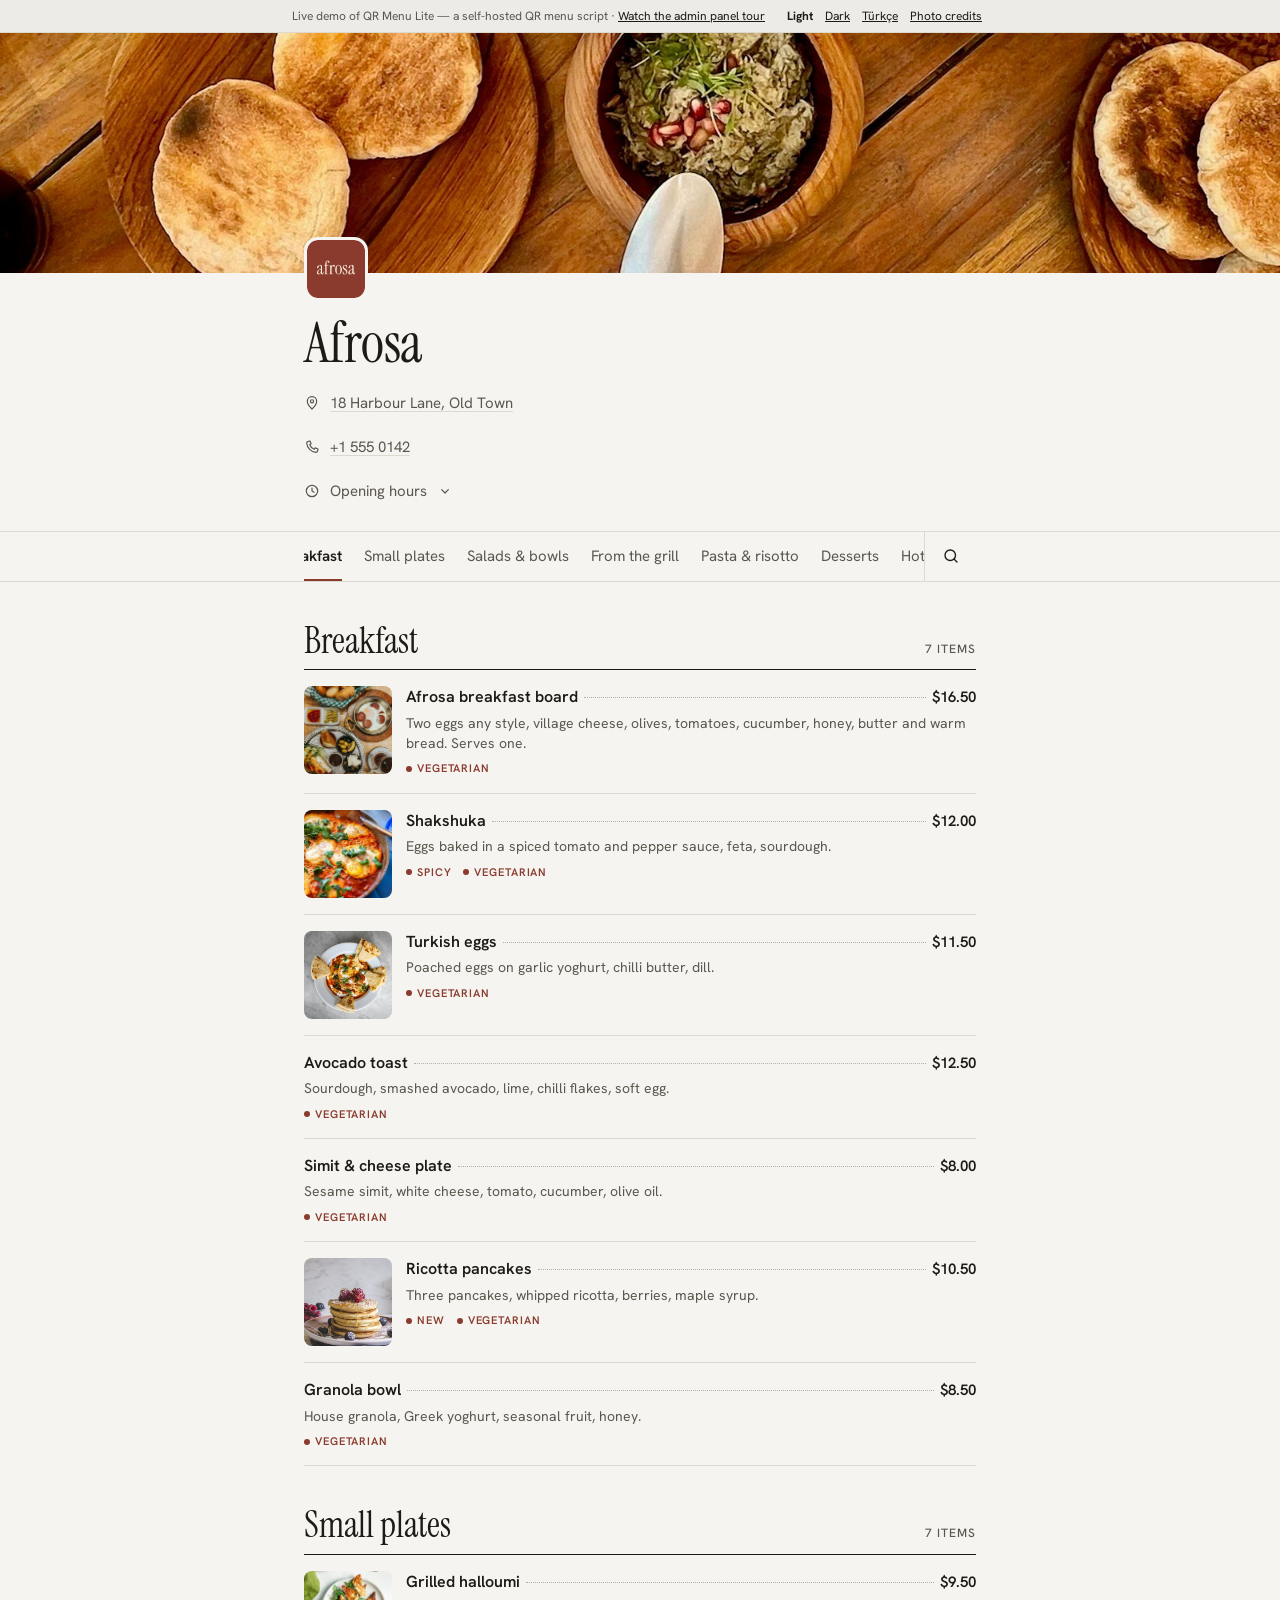
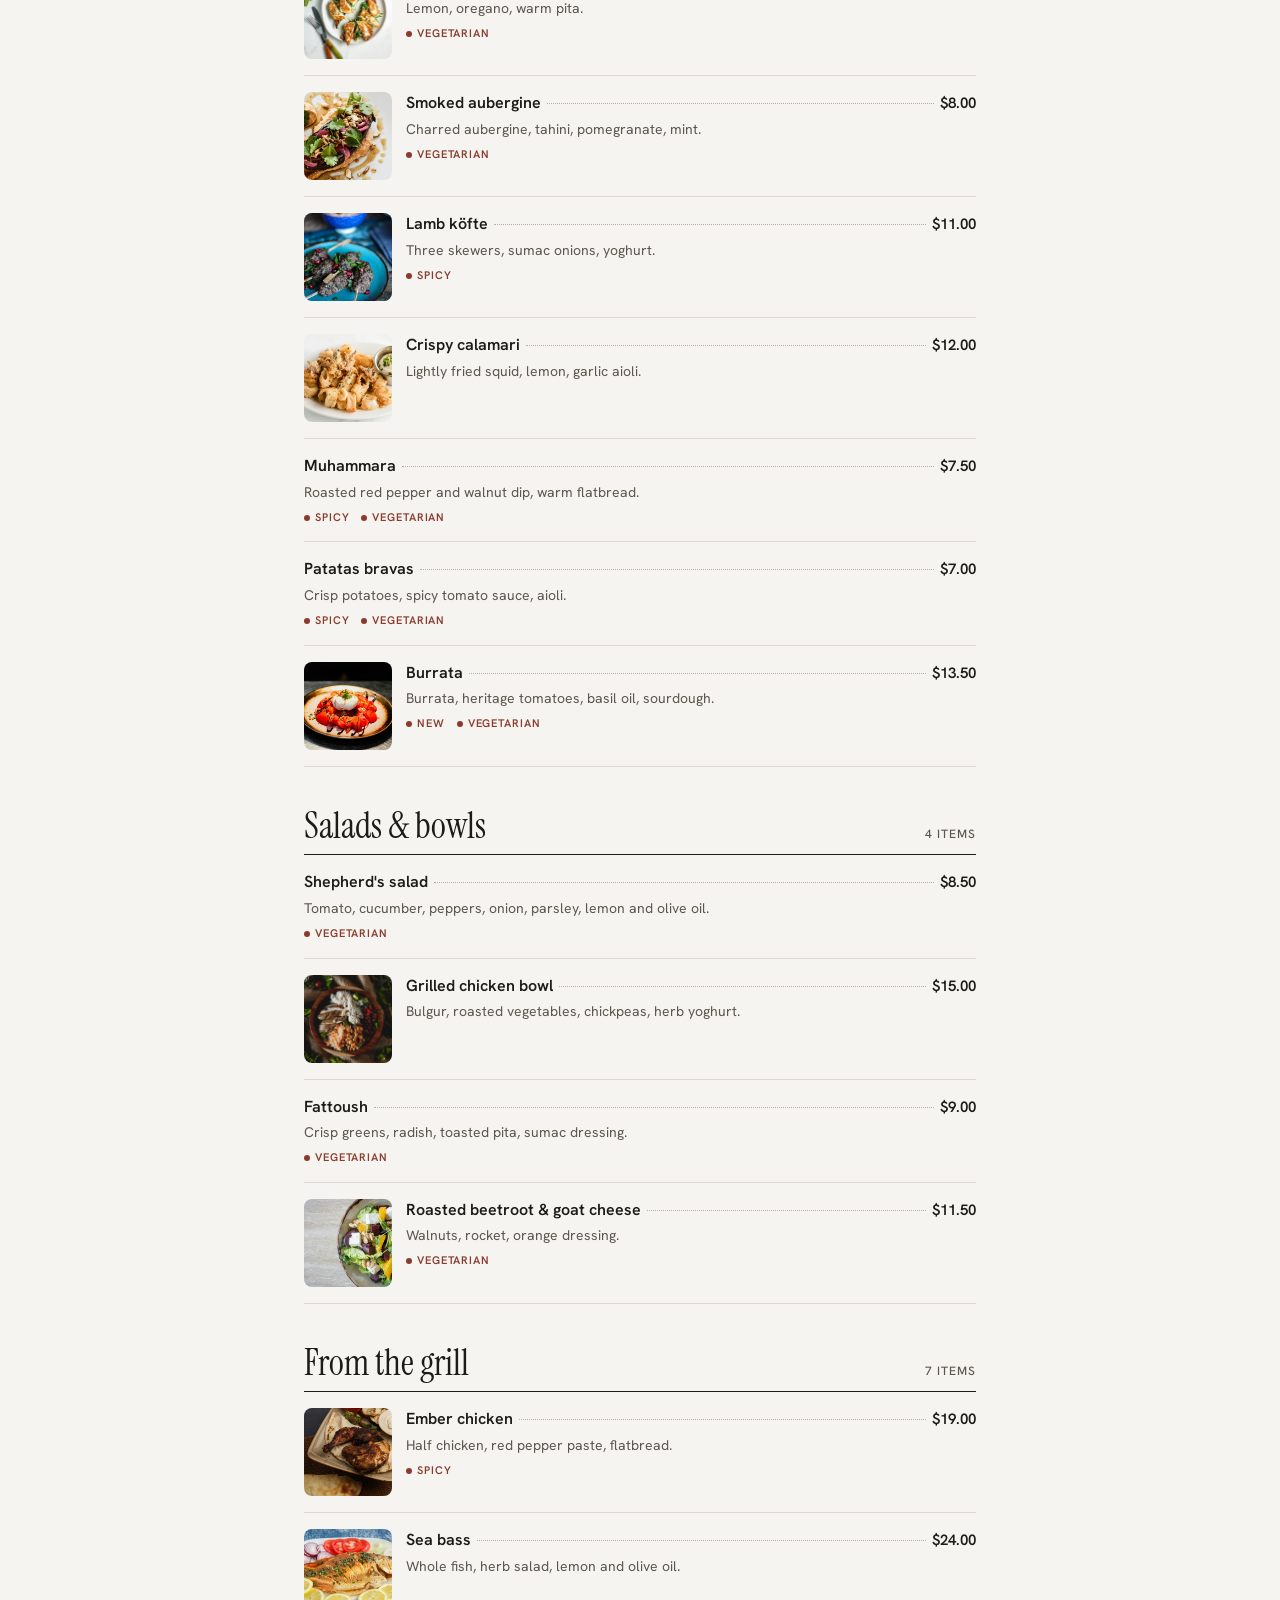
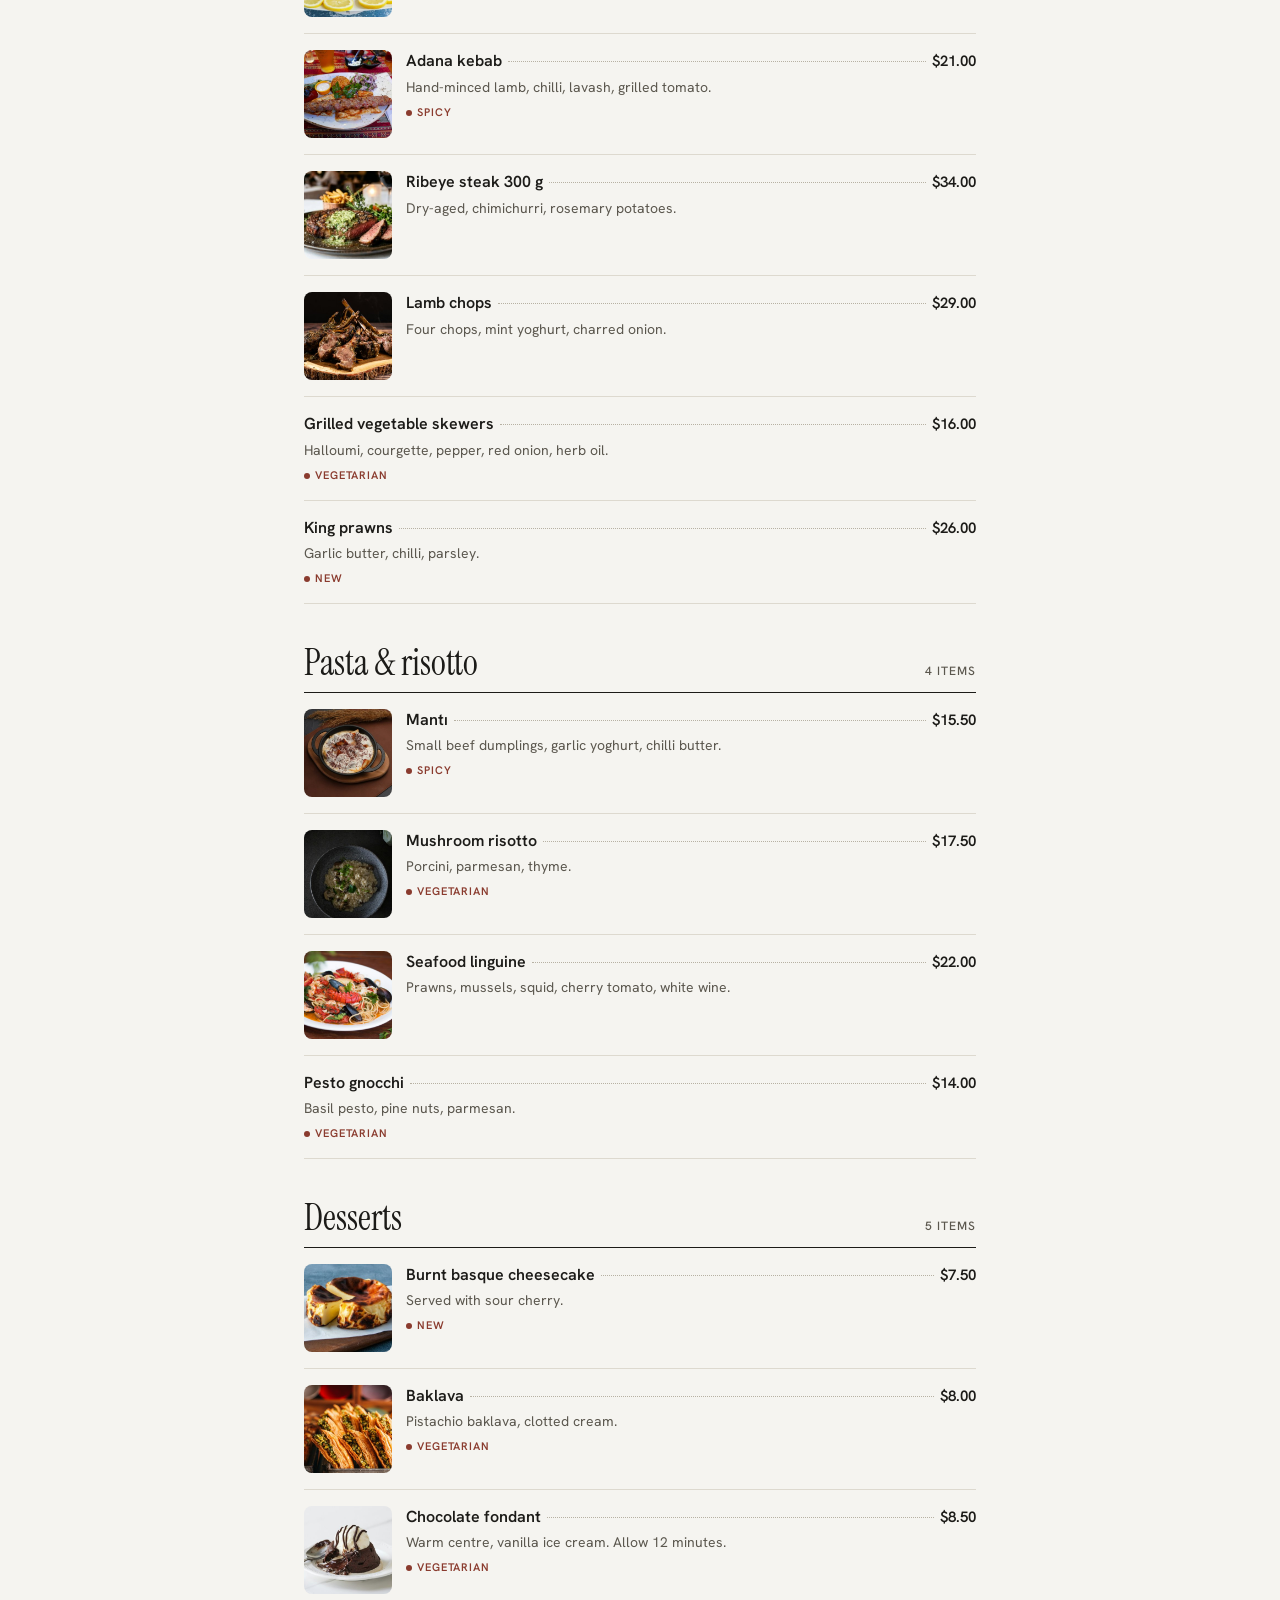
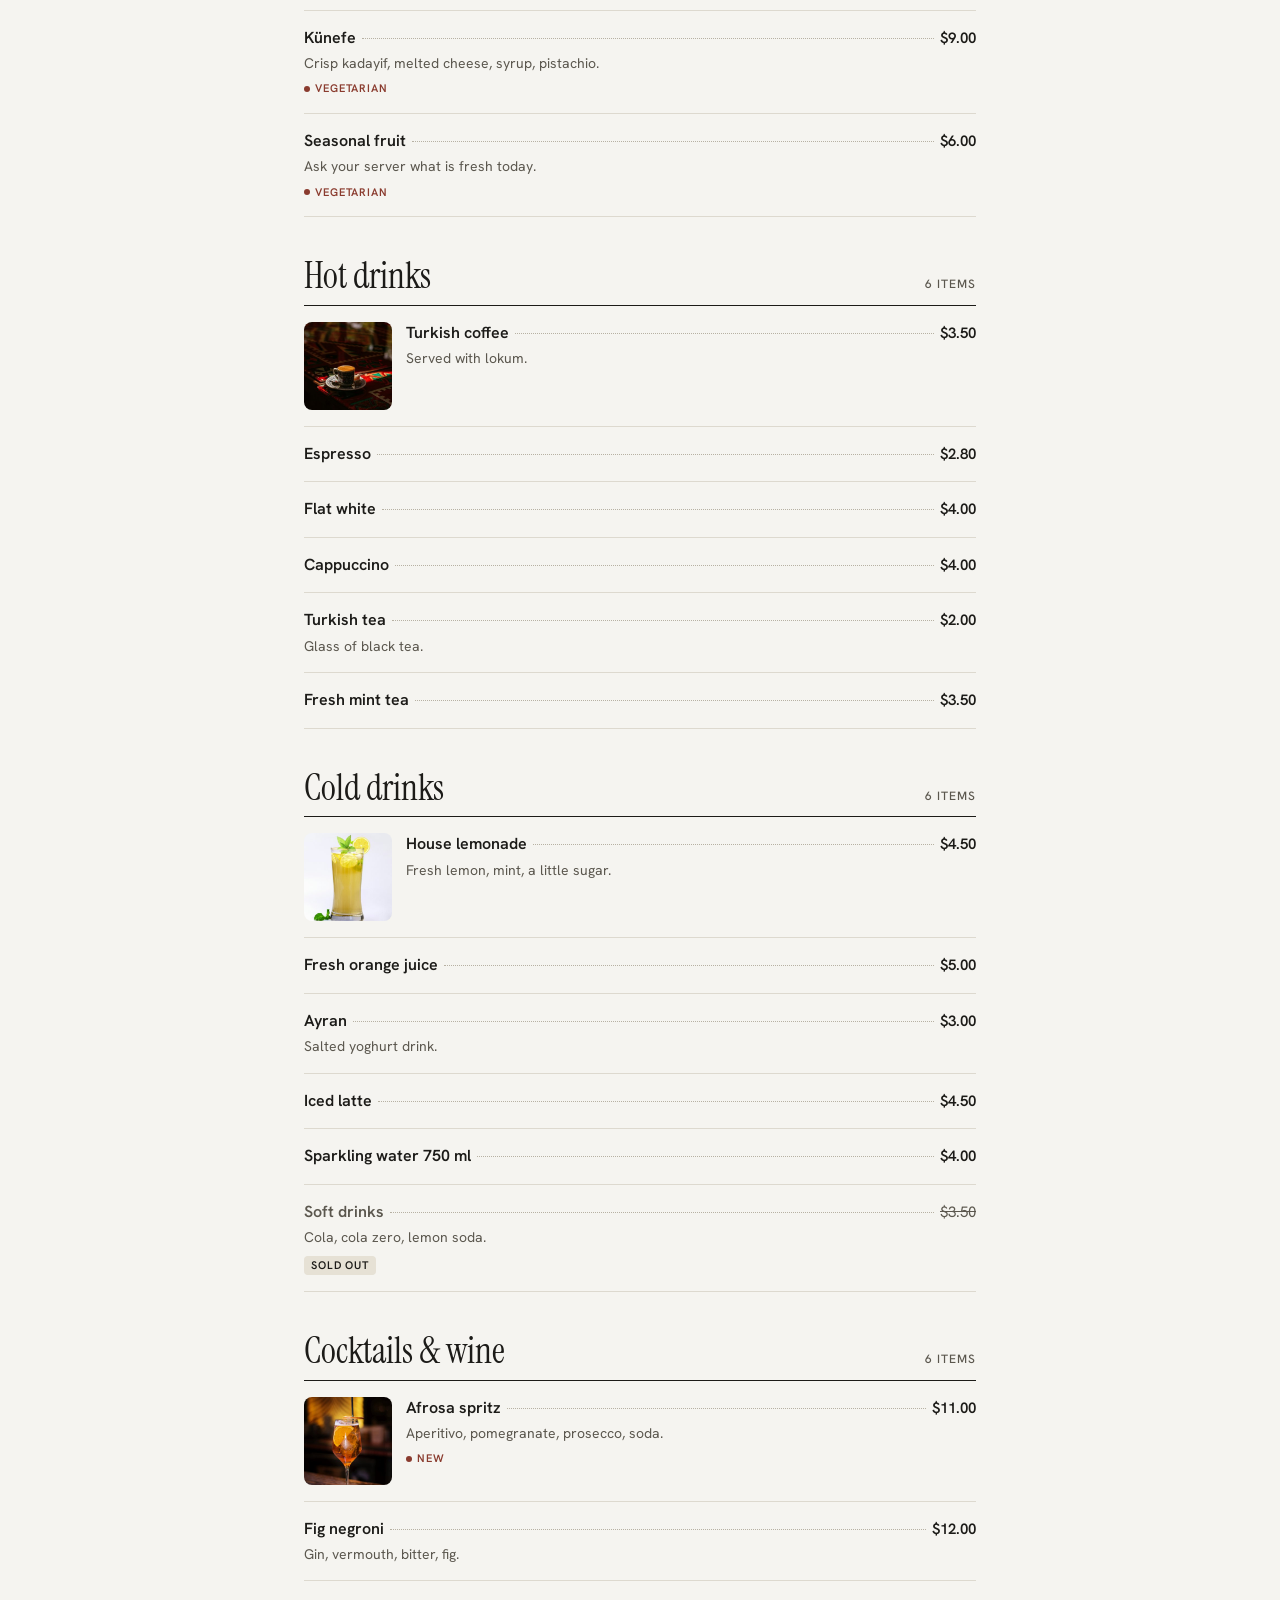
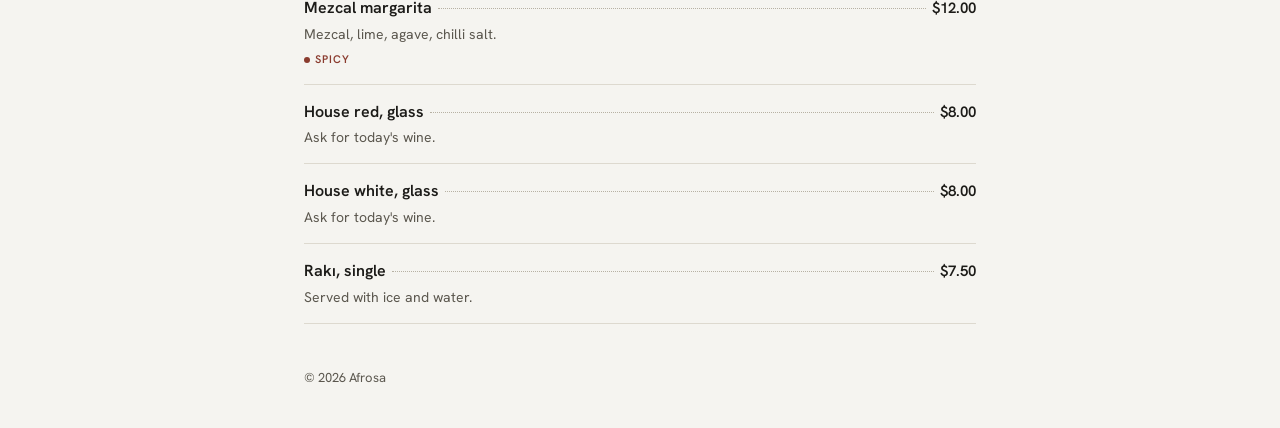
==== index.html @ 48e94c01 "Static live demo of QR Menu Lite Demo pages only, not the source code of the script.  Co-Authored-By" ====
<!doctype html>
<html lang="en" data-theme="light">
<head>
    <meta charset="utf-8">
    <meta name="viewport" content="width=device-width, initial-scale=1, viewport-fit=cover">
    <title>Afrosa · Menu</title>
    <meta name="description" content="Menu of Afrosa — 18 Harbour Lane, Old Town">
    <meta name="theme-color" content="#8A3B2E">
    <meta property="og:type" content="website">
    <meta property="og:site_name" content="Afrosa">
    <meta property="og:title" content="Afrosa">
    <meta property="og:description" content="Menu of Afrosa — 18 Harbour Lane, Old Town">
                <meta name="twitter:card" content="summary">
                <link rel="icon" href="uploads/logo_843b8b5cea06a0c7e5fcbcf58233e300.png">
    <style>
        :root {
            --accent: #8A3B2E;
            --on-accent: #FFFFFF;
            --accent-ink: #8A3B2E;
            --accent-soft: rgba(138, 59, 46, 0.12);
        }
    </style>
    <link rel="stylesheet" href="assets/css/menu.css">
    <script>document.documentElement.classList.add('js');</script>
    <script src="assets/js/menu.js" defer></script>
<style>.static-strip{display:flex;flex-wrap:wrap;justify-content:center;align-items:center;gap:0 16px;padding:4px 16px;border-bottom:1px solid var(--line);background:rgba(128,128,128,.08);color:var(--muted);font:12px/16px var(--font);text-align:center}.static-strip p{margin:0;padding:4px 0}.static-strip a{color:var(--text)}.static-strip nav a{display:inline-block;padding:4px 6px}.static-strip nav a[aria-current]{font-weight:700;text-decoration:none}@media (max-width:600px){.static-strip .sep{display:none}.static-strip p a{display:block}}</style>
</head>
<body>
<div class="static-strip"><p>Live demo of QR Menu Lite — a self-hosted QR menu script<span class="sep"> · </span><a href="#">Watch the admin panel tour</a></p><nav aria-label="Demo pages"><a href="./" aria-current="page">Light</a><a href="dark/">Dark</a><a href="tr/" lang="tr">Türkçe</a><a href="credits/">Photo credits</a></nav></div>
<svg width="0" height="0" style="position:absolute" aria-hidden="true">
    <symbol id="i-search" viewBox="0 0 24 24"><circle cx="11" cy="11" r="7" fill="none" stroke="currentColor" stroke-width="1.8"/><path d="m20 20-4-4" stroke="currentColor" stroke-width="1.8" stroke-linecap="round"/></symbol>
    <symbol id="i-close" viewBox="0 0 24 24"><path d="M6 6l12 12M18 6 6 18" stroke="currentColor" stroke-width="2" stroke-linecap="round"/></symbol>
    <symbol id="i-pin" viewBox="0 0 24 24"><path d="M12 21s-7-6.2-7-11.5a7 7 0 0 1 14 0C19 14.8 12 21 12 21Z" fill="none" stroke="currentColor" stroke-width="1.8" stroke-linejoin="round"/><circle cx="12" cy="9.5" r="2.4" fill="none" stroke="currentColor" stroke-width="1.8"/></symbol>
    <symbol id="i-phone" viewBox="0 0 24 24"><path d="M6.6 3.5 9 3l1.6 4.2-2 1.4a12 12 0 0 0 6.8 6.8l1.4-2L21 15l-.5 2.4A3 3 0 0 1 17.6 20 15.6 15.6 0 0 1 4 6.4 3 3 0 0 1 6.6 3.5Z" fill="none" stroke="currentColor" stroke-width="1.8" stroke-linejoin="round"/></symbol>
    <symbol id="i-clock" viewBox="0 0 24 24"><circle cx="12" cy="12" r="8.5" fill="none" stroke="currentColor" stroke-width="1.8"/><path d="M12 7.5V12l3 2" fill="none" stroke="currentColor" stroke-width="1.8" stroke-linecap="round"/></symbol>
    <symbol id="i-chevron" viewBox="0 0 24 24"><path d="m7 10 5 5 5-5" fill="none" stroke="currentColor" stroke-width="1.8" stroke-linecap="round" stroke-linejoin="round"/></symbol>
</svg>
<header class="hero has-cover has-logo">
            <div class="hero-media">
            <img src="uploads/cover_1990a6176f550a0fa199a73843a6f063.jpg" alt="" fetchpriority="high" decoding="async">
        </div>
    <div class="hero-body wrap">
                    <img class="logo" src="uploads/logo_843b8b5cea06a0c7e5fcbcf58233e300.png" alt="Afrosa logo" width="64" height="64">
                <h1 class="name">Afrosa</h1>
                    <div class="info">
                                    <a class="info-row" href="https://www.google.com/maps/search/?api=1&amp;query=18%20Harbour%20Lane%2C%20Old%20Town"
                       target="_blank" rel="noopener">
                        <svg class="icon" aria-hidden="true"><use href="#i-pin"/></svg><span class="info-text">18 Harbour Lane, Old Town</span>
                    </a>
                                                    <a class="info-row" href="tel:+15550142">
                        <svg class="icon" aria-hidden="true"><use href="#i-phone"/></svg><span class="info-text">+1 555 0142</span>
                    </a>
                                                    <details class="hours">
                        <summary class="info-row">
                            <svg class="icon" aria-hidden="true"><use href="#i-clock"/></svg><span>Opening hours</span>
                            <svg class="icon chevron" aria-hidden="true"><use href="#i-chevron"/></svg>
                        </summary>
                        <ul class="hours-list">
                                                            <li>Mon–Thu: 08:00–23:00</li>
                                                            <li>Fri–Sat: 08:00–00:30</li>
                                                            <li>Sun: 09:00–22:00</li>
                                                    </ul>
                    </details>
                            </div>
            </div>
</header>
    <nav class="catbar" aria-label="Menu categories">
        <div class="catbar-inner wrap">
            <div class="tabs">
                                    <a class="tab" href="#cat-1">Breakfast</a>
                                    <a class="tab" href="#cat-2">Small plates</a>
                                    <a class="tab" href="#cat-3">Salads &amp; bowls</a>
                                    <a class="tab" href="#cat-4">From the grill</a>
                                    <a class="tab" href="#cat-5">Pasta &amp; risotto</a>
                                    <a class="tab" href="#cat-6">Desserts</a>
                                    <a class="tab" href="#cat-7">Hot drinks</a>
                                    <a class="tab" href="#cat-8">Cold drinks</a>
                                    <a class="tab" href="#cat-9">Cocktails &amp; wine</a>
                            </div>
            <div class="search" id="search" hidden>
                <svg class="icon" aria-hidden="true"><use href="#i-search"/></svg>
                <input type="search" placeholder="Search the menu" aria-label="Search the menu" autocomplete="off" enterkeyhint="search">
                <button type="button" class="icon-button search-close" aria-label="Close search">
                    <svg class="icon" aria-hidden="true"><use href="#i-close"/></svg>
                </button>
            </div>
            <button type="button" class="icon-button search-open" aria-label="Search the menu" aria-controls="search" aria-expanded="false" hidden>
                <svg class="icon" aria-hidden="true"><use href="#i-search"/></svg>
            </button>
        </div>
    </nav>
    <main class="menu wrap">
                                <section class="section" id="cat-1" aria-labelledby="cat-1-title">
                <h2 class="section-title" id="cat-1-title">
                    <span>Breakfast</span>
                                        <span class="section-count"><span class="count">7</span> <span class="count-label" data-one="item" data-other="items">items</span></span>
                </h2>
                <div class="items">
                                                                    <button type="button" class="item has-photo" aria-haspopup="dialog">
                            <span class="item-body">
                                <span class="item-head">
                                    <span class="item-name">Afrosa breakfast board</span>
                                    <span class="leader" aria-hidden="true"></span>
                                    <span class="price">$16.50</span>
                                </span>
                                                                    <span class="item-desc">Two eggs any style, village cheese, olives, tomatoes, cucumber, honey, butter and warm bread. Serves one.</span>
                                                                                                <span class="item-foot">
                                                                                                                                                <span class="tag tag-veg">Vegetarian</span>                                </span>
                            </span>
                                                            <span class="item-photo">
                                                                        <img src="uploads/thumb_00c5efeb7c25c5c441e0cde2ac6f7c8f.jpg" alt="" loading="lazy" decoding="async" data-full="uploads/product_79ab0268dd315058e91313743d5a351f.jpg">
                                </span>
                                                    </button>
                                                                    <button type="button" class="item has-photo" aria-haspopup="dialog">
                            <span class="item-body">
                                <span class="item-head">
                                    <span class="item-name">Shakshuka</span>
                                    <span class="leader" aria-hidden="true"></span>
                                    <span class="price">$12.00</span>
                                </span>
                                                                    <span class="item-desc">Eggs baked in a spiced tomato and pepper sauce, feta, sourdough.</span>
                                                                                                <span class="item-foot">
                                                                                                            <span class="tag tag-spicy">Spicy</span>                                    <span class="tag tag-veg">Vegetarian</span>                                </span>
                            </span>
                                                            <span class="item-photo">
                                                                        <img src="uploads/thumb_13d4c958a0a06fc895fac32b7a031fb9.jpg" alt="" loading="lazy" decoding="async" data-full="uploads/product_8c15aac601a7fed69eb4346969b42bac.jpg">
                                </span>
                                                    </button>
                                                                    <button type="button" class="item has-photo" aria-haspopup="dialog">
                            <span class="item-body">
                                <span class="item-head">
                                    <span class="item-name">Turkish eggs</span>
                                    <span class="leader" aria-hidden="true"></span>
                                    <span class="price">$11.50</span>
                                </span>
                                                                    <span class="item-desc">Poached eggs on garlic yoghurt, chilli butter, dill.</span>
                                                                                                <span class="item-foot">
                                                                                                                                                <span class="tag tag-veg">Vegetarian</span>                                </span>
                            </span>
                                                            <span class="item-photo">
                                                                        <img src="uploads/thumb_d0c338acc9c7a7826bad09849dc95f45.jpg" alt="" loading="lazy" decoding="async" data-full="uploads/product_4c4d2d2894bc83bf0e3419aa0be6ad0a.jpg">
                                </span>
                                                    </button>
                                                                    <button type="button" class="item" aria-haspopup="dialog">
                            <span class="item-body">
                                <span class="item-head">
                                    <span class="item-name">Avocado toast</span>
                                    <span class="leader" aria-hidden="true"></span>
                                    <span class="price">$12.50</span>
                                </span>
                                                                    <span class="item-desc">Sourdough, smashed avocado, lime, chilli flakes, soft egg.</span>
                                                                                                <span class="item-foot">
                                                                                                                                                <span class="tag tag-veg">Vegetarian</span>                                </span>
                            </span>
                                                    </button>
                                                                    <button type="button" class="item" aria-haspopup="dialog">
                            <span class="item-body">
                                <span class="item-head">
                                    <span class="item-name">Simit &amp; cheese plate</span>
                                    <span class="leader" aria-hidden="true"></span>
                                    <span class="price">$8.00</span>
                                </span>
                                                                    <span class="item-desc">Sesame simit, white cheese, tomato, cucumber, olive oil.</span>
                                                                                                <span class="item-foot">
                                                                                                                                                <span class="tag tag-veg">Vegetarian</span>                                </span>
                            </span>
                                                    </button>
                                                                    <button type="button" class="item has-photo" aria-haspopup="dialog">
                            <span class="item-body">
                                <span class="item-head">
                                    <span class="item-name">Ricotta pancakes</span>
                                    <span class="leader" aria-hidden="true"></span>
                                    <span class="price">$10.50</span>
                                </span>
                                                                    <span class="item-desc">Three pancakes, whipped ricotta, berries, maple syrup.</span>
                                                                                                <span class="item-foot">
                                                                        <span class="tag tag-new">New</span>                                                                        <span class="tag tag-veg">Vegetarian</span>                                </span>
                            </span>
                                                            <span class="item-photo">
                                                                        <img src="uploads/thumb_6b808fe286333cdc44b0b46a8a84e3a9.jpg" alt="" loading="lazy" decoding="async" data-full="uploads/product_6467df46a63d5ce62ea1011bb9c7e92f.jpg">
                                </span>
                                                    </button>
                                                                    <button type="button" class="item" aria-haspopup="dialog">
                            <span class="item-body">
                                <span class="item-head">
                                    <span class="item-name">Granola bowl</span>
                                    <span class="leader" aria-hidden="true"></span>
                                    <span class="price">$8.50</span>
                                </span>
                                                                    <span class="item-desc">House granola, Greek yoghurt, seasonal fruit, honey.</span>
                                                                                                <span class="item-foot">
                                                                                                                                                <span class="tag tag-veg">Vegetarian</span>                                </span>
                            </span>
                                                    </button>
                                    </div>
            </section>
                                <section class="section" id="cat-2" aria-labelledby="cat-2-title">
                <h2 class="section-title" id="cat-2-title">
                    <span>Small plates</span>
                                        <span class="section-count"><span class="count">7</span> <span class="count-label" data-one="item" data-other="items">items</span></span>
                </h2>
                <div class="items">
                                                                    <button type="button" class="item has-photo" aria-haspopup="dialog">
                            <span class="item-body">
                                <span class="item-head">
                                    <span class="item-name">Grilled halloumi</span>
                                    <span class="leader" aria-hidden="true"></span>
                                    <span class="price">$9.50</span>
                                </span>
                                                                    <span class="item-desc">Lemon, oregano, warm pita.</span>
                                                                                                <span class="item-foot">
                                                                                                                                                <span class="tag tag-veg">Vegetarian</span>                                </span>
                            </span>
                                                            <span class="item-photo">
                                                                        <img src="uploads/thumb_165f86c4ac4a7eafaf08dff80983b7a8.jpg" alt="" loading="lazy" decoding="async" data-full="uploads/product_36786fc6a50b58621ec7c5d2c292c299.jpg">
                                </span>
                                                    </button>
                                                                    <button type="button" class="item has-photo" aria-haspopup="dialog">
                            <span class="item-body">
                                <span class="item-head">
                                    <span class="item-name">Smoked aubergine</span>
                                    <span class="leader" aria-hidden="true"></span>
                                    <span class="price">$8.00</span>
                                </span>
                                                                    <span class="item-desc">Charred aubergine, tahini, pomegranate, mint.</span>
                                                                                                <span class="item-foot">
                                                                                                                                                <span class="tag tag-veg">Vegetarian</span>                                </span>
                            </span>
                                                            <span class="item-photo">
                                                                        <img src="uploads/thumb_404ca5973893d19b464dfaad8b30454d.jpg" alt="" loading="lazy" decoding="async" data-full="uploads/product_c7c68086e4d1252fd8fe9023bfee9467.jpg">
                                </span>
                                                    </button>
                                                                    <button type="button" class="item has-photo" aria-haspopup="dialog">
                            <span class="item-body">
                                <span class="item-head">
                                    <span class="item-name">Lamb köfte</span>
                                    <span class="leader" aria-hidden="true"></span>
                                    <span class="price">$11.00</span>
                                </span>
                                                                    <span class="item-desc">Three skewers, sumac onions, yoghurt.</span>
                                                                                                <span class="item-foot">
                                                                                                            <span class="tag tag-spicy">Spicy</span>                                                                    </span>
                            </span>
                                                            <span class="item-photo">
                                                                        <img src="uploads/thumb_4fc3e8e109c4c27486a15480a6f46fb7.jpg" alt="" loading="lazy" decoding="async" data-full="uploads/product_271569cfdb1d34649137d8d62932655f.jpg">
                                </span>
                                                    </button>
                                                                    <button type="button" class="item has-photo" aria-haspopup="dialog">
                            <span class="item-body">
                                <span class="item-head">
                                    <span class="item-name">Crispy calamari</span>
                                    <span class="leader" aria-hidden="true"></span>
                                    <span class="price">$12.00</span>
                                </span>
                                                                    <span class="item-desc">Lightly fried squid, lemon, garlic aioli.</span>
                                                                                                <span class="item-foot" hidden>
                                                                                                                                                                                </span>
                            </span>
                                                            <span class="item-photo">
                                                                        <img src="uploads/thumb_955ef31c746b3214ae1ff95984b23513.jpg" alt="" loading="lazy" decoding="async" data-full="uploads/product_d4f437bbf1ac64130b4e9c25f9cfc91d.jpg">
                                </span>
                                                    </button>
                                                                    <button type="button" class="item" aria-haspopup="dialog">
                            <span class="item-body">
                                <span class="item-head">
                                    <span class="item-name">Muhammara</span>
                                    <span class="leader" aria-hidden="true"></span>
                                    <span class="price">$7.50</span>
                                </span>
                                                                    <span class="item-desc">Roasted red pepper and walnut dip, warm flatbread.</span>
                                                                                                <span class="item-foot">
                                                                                                            <span class="tag tag-spicy">Spicy</span>                                    <span class="tag tag-veg">Vegetarian</span>                                </span>
                            </span>
                                                    </button>
                                                                    <button type="button" class="item" aria-haspopup="dialog">
                            <span class="item-body">
                                <span class="item-head">
                                    <span class="item-name">Patatas bravas</span>
                                    <span class="leader" aria-hidden="true"></span>
                                    <span class="price">$7.00</span>
                                </span>
                                                                    <span class="item-desc">Crisp potatoes, spicy tomato sauce, aioli.</span>
                                                                                                <span class="item-foot">
                                                                                                            <span class="tag tag-spicy">Spicy</span>                                    <span class="tag tag-veg">Vegetarian</span>                                </span>
                            </span>
                                                    </button>
                                                                    <button type="button" class="item has-photo" aria-haspopup="dialog">
                            <span class="item-body">
                                <span class="item-head">
                                    <span class="item-name">Burrata</span>
                                    <span class="leader" aria-hidden="true"></span>
                                    <span class="price">$13.50</span>
                                </span>
                                                                    <span class="item-desc">Burrata, heritage tomatoes, basil oil, sourdough.</span>
                                                                                                <span class="item-foot">
                                                                        <span class="tag tag-new">New</span>                                                                        <span class="tag tag-veg">Vegetarian</span>                                </span>
                            </span>
                                                            <span class="item-photo">
                                                                        <img src="uploads/thumb_503ff31dadf2765961bffda2f332a52c.jpg" alt="" loading="lazy" decoding="async" data-full="uploads/product_38db1e6486e373bf5741d1a61e00c97d.jpg">
                                </span>
                                                    </button>
                                    </div>
            </section>
                                <section class="section" id="cat-3" aria-labelledby="cat-3-title">
                <h2 class="section-title" id="cat-3-title">
                    <span>Salads &amp; bowls</span>
                                        <span class="section-count"><span class="count">4</span> <span class="count-label" data-one="item" data-other="items">items</span></span>
                </h2>
                <div class="items">
                                                                    <button type="button" class="item" aria-haspopup="dialog">
                            <span class="item-body">
                                <span class="item-head">
                                    <span class="item-name">Shepherd&#039;s salad</span>
                                    <span class="leader" aria-hidden="true"></span>
                                    <span class="price">$8.50</span>
                                </span>
                                                                    <span class="item-desc">Tomato, cucumber, peppers, onion, parsley, lemon and olive oil.</span>
                                                                                                <span class="item-foot">
                                                                                                                                                <span class="tag tag-veg">Vegetarian</span>                                </span>
                            </span>
                                                    </button>
                                                                    <button type="button" class="item has-photo" aria-haspopup="dialog">
                            <span class="item-body">
                                <span class="item-head">
                                    <span class="item-name">Grilled chicken bowl</span>
                                    <span class="leader" aria-hidden="true"></span>
                                    <span class="price">$15.00</span>
                                </span>
                                                                    <span class="item-desc">Bulgur, roasted vegetables, chickpeas, herb yoghurt.</span>
                                                                                                <span class="item-foot" hidden>
                                                                                                                                                                                </span>
                            </span>
                                                            <span class="item-photo">
                                                                        <img src="uploads/thumb_7c051d4567579a08869d663b18663b76.jpg" alt="" loading="lazy" decoding="async" data-full="uploads/product_d5d309775dd515585483b3026e45d87a.jpg">
                                </span>
                                                    </button>
                                                                    <button type="button" class="item" aria-haspopup="dialog">
                            <span class="item-body">
                                <span class="item-head">
                                    <span class="item-name">Fattoush</span>
                                    <span class="leader" aria-hidden="true"></span>
                                    <span class="price">$9.00</span>
                                </span>
                                                                    <span class="item-desc">Crisp greens, radish, toasted pita, sumac dressing.</span>
                                                                                                <span class="item-foot">
                                                                                                                                                <span class="tag tag-veg">Vegetarian</span>                                </span>
                            </span>
                                                    </button>
                                                                    <button type="button" class="item has-photo" aria-haspopup="dialog">
                            <span class="item-body">
                                <span class="item-head">
                                    <span class="item-name">Roasted beetroot &amp; goat cheese</span>
                                    <span class="leader" aria-hidden="true"></span>
                                    <span class="price">$11.50</span>
                                </span>
                                                                    <span class="item-desc">Walnuts, rocket, orange dressing.</span>
                                                                                                <span class="item-foot">
                                                                                                                                                <span class="tag tag-veg">Vegetarian</span>                                </span>
                            </span>
                                                            <span class="item-photo">
                                                                        <img src="uploads/thumb_154a2960fc386cb8575a9b61048c7f1a.jpg" alt="" loading="lazy" decoding="async" data-full="uploads/product_6ec205c0d1dfb55252f05576a4dc6136.jpg">
                                </span>
                                                    </button>
                                    </div>
            </section>
                                <section class="section" id="cat-4" aria-labelledby="cat-4-title">
                <h2 class="section-title" id="cat-4-title">
                    <span>From the grill</span>
                                        <span class="section-count"><span class="count">7</span> <span class="count-label" data-one="item" data-other="items">items</span></span>
                </h2>
                <div class="items">
                                                                    <button type="button" class="item has-photo" aria-haspopup="dialog">
                            <span class="item-body">
                                <span class="item-head">
                                    <span class="item-name">Ember chicken</span>
                                    <span class="leader" aria-hidden="true"></span>
                                    <span class="price">$19.00</span>
                                </span>
                                                                    <span class="item-desc">Half chicken, red pepper paste, flatbread.</span>
                                                                                                <span class="item-foot">
                                                                                                            <span class="tag tag-spicy">Spicy</span>                                                                    </span>
                            </span>
                                                            <span class="item-photo">
                                                                        <img src="uploads/thumb_777cef2022f5b652c0259c61244f5f41.jpg" alt="" loading="lazy" decoding="async" data-full="uploads/product_5a9ab121fb1821f5f04af38381011bb6.jpg">
                                </span>
                                                    </button>
                                                                    <button type="button" class="item has-photo" aria-haspopup="dialog">
                            <span class="item-body">
                                <span class="item-head">
                                    <span class="item-name">Sea bass</span>
                                    <span class="leader" aria-hidden="true"></span>
                                    <span class="price">$24.00</span>
                                </span>
                                                                    <span class="item-desc">Whole fish, herb salad, lemon and olive oil.</span>
                                                                                                <span class="item-foot" hidden>
                                                                                                                                                                                </span>
                            </span>
                                                            <span class="item-photo">
                                                                        <img src="uploads/thumb_c78612ec88d0498452c5780ff6ddd23a.jpg" alt="" loading="lazy" decoding="async" data-full="uploads/product_50f7fa69b4f833d5c3e244c0ebf35f3e.jpg">
                                </span>
                                                    </button>
                                                                    <button type="button" class="item has-photo" aria-haspopup="dialog">
                            <span class="item-body">
                                <span class="item-head">
                                    <span class="item-name">Adana kebab</span>
                                    <span class="leader" aria-hidden="true"></span>
                                    <span class="price">$21.00</span>
                                </span>
                                                                    <span class="item-desc">Hand-minced lamb, chilli, lavash, grilled tomato.</span>
                                                                                                <span class="item-foot">
                                                                                                            <span class="tag tag-spicy">Spicy</span>                                                                    </span>
                            </span>
                                                            <span class="item-photo">
                                                                        <img src="uploads/thumb_0cb234671805cfb6340ecf81ee663e81.jpg" alt="" loading="lazy" decoding="async" data-full="uploads/product_ae91d7ee789977a3aa451ea3fa3462c6.jpg">
                                </span>
                                                    </button>
                                                                    <button type="button" class="item has-photo" aria-haspopup="dialog">
                            <span class="item-body">
                                <span class="item-head">
                                    <span class="item-name">Ribeye steak 300 g</span>
                                    <span class="leader" aria-hidden="true"></span>
                                    <span class="price">$34.00</span>
                                </span>
                                                                    <span class="item-desc">Dry-aged, chimichurri, rosemary potatoes.</span>
                                                                                                <span class="item-foot" hidden>
                                                                                                                                                                                </span>
                            </span>
                                                            <span class="item-photo">
                                                                        <img src="uploads/thumb_ab5cd612505b6f7f3e321b98afef3ffb.jpg" alt="" loading="lazy" decoding="async" data-full="uploads/product_809b80a53aa9b9fe0800e0abecc6032b.jpg">
                                </span>
                                                    </button>
                                                                    <button type="button" class="item has-photo" aria-haspopup="dialog">
                            <span class="item-body">
                                <span class="item-head">
                                    <span class="item-name">Lamb chops</span>
                                    <span class="leader" aria-hidden="true"></span>
                                    <span class="price">$29.00</span>
                                </span>
                                                                    <span class="item-desc">Four chops, mint yoghurt, charred onion.</span>
                                                                                                <span class="item-foot" hidden>
                                                                                                                                                                                </span>
                            </span>
                                                            <span class="item-photo">
                                                                        <img src="uploads/thumb_d8c0493c4b4256c7e36b9b3ccf7d0d18.jpg" alt="" loading="lazy" decoding="async" data-full="uploads/product_f8e28ea243c7af9c74b63266c63582c7.jpg">
                                </span>
                                                    </button>
                                                                    <button type="button" class="item" aria-haspopup="dialog">
                            <span class="item-body">
                                <span class="item-head">
                                    <span class="item-name">Grilled vegetable skewers</span>
                                    <span class="leader" aria-hidden="true"></span>
                                    <span class="price">$16.00</span>
                                </span>
                                                                    <span class="item-desc">Halloumi, courgette, pepper, red onion, herb oil.</span>
                                                                                                <span class="item-foot">
                                                                                                                                                <span class="tag tag-veg">Vegetarian</span>                                </span>
                            </span>
                                                    </button>
                                                                    <button type="button" class="item" aria-haspopup="dialog">
                            <span class="item-body">
                                <span class="item-head">
                                    <span class="item-name">King prawns</span>
                                    <span class="leader" aria-hidden="true"></span>
                                    <span class="price">$26.00</span>
                                </span>
                                                                    <span class="item-desc">Garlic butter, chilli, parsley.</span>
                                                                                                <span class="item-foot">
                                                                        <span class="tag tag-new">New</span>                                                                                                        </span>
                            </span>
                                                    </button>
                                    </div>
            </section>
                                <section class="section" id="cat-5" aria-labelledby="cat-5-title">
                <h2 class="section-title" id="cat-5-title">
                    <span>Pasta &amp; risotto</span>
                                        <span class="section-count"><span class="count">4</span> <span class="count-label" data-one="item" data-other="items">items</span></span>
                </h2>
                <div class="items">
                                                                    <button type="button" class="item has-photo" aria-haspopup="dialog">
                            <span class="item-body">
                                <span class="item-head">
                                    <span class="item-name">Mantı</span>
                                    <span class="leader" aria-hidden="true"></span>
                                    <span class="price">$15.50</span>
                                </span>
                                                                    <span class="item-desc">Small beef dumplings, garlic yoghurt, chilli butter.</span>
                                                                                                <span class="item-foot">
                                                                                                            <span class="tag tag-spicy">Spicy</span>                                                                    </span>
                            </span>
                                                            <span class="item-photo">
                                                                        <img src="uploads/thumb_6d83f076a7e00973a8eadb86fe8c6bb8.jpg" alt="" loading="lazy" decoding="async" data-full="uploads/product_9e43cecb05feac71772f7fb7e2c400c6.jpg">
                                </span>
                                                    </button>
                                                                    <button type="button" class="item has-photo" aria-haspopup="dialog">
                            <span class="item-body">
                                <span class="item-head">
                                    <span class="item-name">Mushroom risotto</span>
                                    <span class="leader" aria-hidden="true"></span>
                                    <span class="price">$17.50</span>
                                </span>
                                                                    <span class="item-desc">Porcini, parmesan, thyme.</span>
                                                                                                <span class="item-foot">
                                                                                                                                                <span class="tag tag-veg">Vegetarian</span>                                </span>
                            </span>
                                                            <span class="item-photo">
                                                                        <img src="uploads/thumb_3b9e69243aac5e8ced1ee77cbcd8aa0c.jpg" alt="" loading="lazy" decoding="async" data-full="uploads/product_467d9217e666782c7efd0c3d218062b4.jpg">
                                </span>
                                                    </button>
                                                                    <button type="button" class="item has-photo" aria-haspopup="dialog">
                            <span class="item-body">
                                <span class="item-head">
                                    <span class="item-name">Seafood linguine</span>
                                    <span class="leader" aria-hidden="true"></span>
                                    <span class="price">$22.00</span>
                                </span>
                                                                    <span class="item-desc">Prawns, mussels, squid, cherry tomato, white wine.</span>
                                                                                                <span class="item-foot" hidden>
                                                                                                                                                                                </span>
                            </span>
                                                            <span class="item-photo">
                                                                        <img src="uploads/thumb_64942a498e928265dcfabbaa69eaa07d.jpg" alt="" loading="lazy" decoding="async" data-full="uploads/product_580fb13f94aa4240124f4fcb6e080542.jpg">
                                </span>
                                                    </button>
                                                                    <button type="button" class="item" aria-haspopup="dialog">
                            <span class="item-body">
                                <span class="item-head">
                                    <span class="item-name">Pesto gnocchi</span>
                                    <span class="leader" aria-hidden="true"></span>
                                    <span class="price">$14.00</span>
                                </span>
                                                                    <span class="item-desc">Basil pesto, pine nuts, parmesan.</span>
                                                                                                <span class="item-foot">
                                                                                                                                                <span class="tag tag-veg">Vegetarian</span>                                </span>
                            </span>
                                                    </button>
                                    </div>
            </section>
                                <section class="section" id="cat-6" aria-labelledby="cat-6-title">
                <h2 class="section-title" id="cat-6-title">
                    <span>Desserts</span>
                                        <span class="section-count"><span class="count">5</span> <span class="count-label" data-one="item" data-other="items">items</span></span>
                </h2>
                <div class="items">
                                                                    <button type="button" class="item has-photo" aria-haspopup="dialog">
                            <span class="item-body">
                                <span class="item-head">
                                    <span class="item-name">Burnt basque cheesecake</span>
                                    <span class="leader" aria-hidden="true"></span>
                                    <span class="price">$7.50</span>
                                </span>
                                                                    <span class="item-desc">Served with sour cherry.</span>
                                                                                                <span class="item-foot">
                                                                        <span class="tag tag-new">New</span>                                                                                                        </span>
                            </span>
                                                            <span class="item-photo">
                                                                        <img src="uploads/thumb_5b52cbe1fbee3a67a8274741dd0e170a.jpg" alt="" loading="lazy" decoding="async" data-full="uploads/product_5fc157120bb3cecc556155248dfcfcdd.jpg">
                                </span>
                                                    </button>
                                                                    <button type="button" class="item has-photo" aria-haspopup="dialog">
                            <span class="item-body">
                                <span class="item-head">
                                    <span class="item-name">Baklava</span>
                                    <span class="leader" aria-hidden="true"></span>
                                    <span class="price">$8.00</span>
                                </span>
                                                                    <span class="item-desc">Pistachio baklava, clotted cream.</span>
                                                                                                <span class="item-foot">
                                                                                                                                                <span class="tag tag-veg">Vegetarian</span>                                </span>
                            </span>
                                                            <span class="item-photo">
                                                                        <img src="uploads/thumb_63ac71177a68a8f0184c7ab0741f5857.jpg" alt="" loading="lazy" decoding="async" data-full="uploads/product_80dff859c67706c3ff5bcd02476a6e77.jpg">
                                </span>
                                                    </button>
                                                                    <button type="button" class="item has-photo" aria-haspopup="dialog">
                            <span class="item-body">
                                <span class="item-head">
                                    <span class="item-name">Chocolate fondant</span>
                                    <span class="leader" aria-hidden="true"></span>
                                    <span class="price">$8.50</span>
                                </span>
                                                                    <span class="item-desc">Warm centre, vanilla ice cream. Allow 12 minutes.</span>
                                                                                                <span class="item-foot">
                                                                                                                                                <span class="tag tag-veg">Vegetarian</span>                                </span>
                            </span>
                                                            <span class="item-photo">
                                                                        <img src="uploads/thumb_c48f4096af19a479aff2c994052b096a.jpg" alt="" loading="lazy" decoding="async" data-full="uploads/product_01f9dbab5de3daca7b7b463a613c9501.jpg">
                                </span>
                                                    </button>
                                                                    <button type="button" class="item" aria-haspopup="dialog">
                            <span class="item-body">
                                <span class="item-head">
                                    <span class="item-name">Künefe</span>
                                    <span class="leader" aria-hidden="true"></span>
                                    <span class="price">$9.00</span>
                                </span>
                                                                    <span class="item-desc">Crisp kadayif, melted cheese, syrup, pistachio.</span>
                                                                                                <span class="item-foot">
                                                                                                                                                <span class="tag tag-veg">Vegetarian</span>                                </span>
                            </span>
                                                    </button>
                                                                    <button type="button" class="item" aria-haspopup="dialog">
                            <span class="item-body">
                                <span class="item-head">
                                    <span class="item-name">Seasonal fruit</span>
                                    <span class="leader" aria-hidden="true"></span>
                                    <span class="price">$6.00</span>
                                </span>
                                                                    <span class="item-desc">Ask your server what is fresh today.</span>
                                                                                                <span class="item-foot">
                                                                                                                                                <span class="tag tag-veg">Vegetarian</span>                                </span>
                            </span>
                                                    </button>
                                    </div>
            </section>
                                <section class="section" id="cat-7" aria-labelledby="cat-7-title">
                <h2 class="section-title" id="cat-7-title">
                    <span>Hot drinks</span>
                                        <span class="section-count"><span class="count">6</span> <span class="count-label" data-one="item" data-other="items">items</span></span>
                </h2>
                <div class="items">
                                                                    <button type="button" class="item has-photo" aria-haspopup="dialog">
                            <span class="item-body">
                                <span class="item-head">
                                    <span class="item-name">Turkish coffee</span>
                                    <span class="leader" aria-hidden="true"></span>
                                    <span class="price">$3.50</span>
                                </span>
                                                                    <span class="item-desc">Served with lokum.</span>
                                                                                                <span class="item-foot" hidden>
                                                                                                                                                                                </span>
                            </span>
                                                            <span class="item-photo">
                                                                        <img src="uploads/thumb_ae7e41f5a4f02e402754a9dacb9b33fe.jpg" alt="" loading="lazy" decoding="async" data-full="uploads/product_bed938f6ff7e0a0fef79b4fe05168972.jpg">
                                </span>
                                                    </button>
                                                                    <button type="button" class="item" aria-haspopup="dialog">
                            <span class="item-body">
                                <span class="item-head">
                                    <span class="item-name">Espresso</span>
                                    <span class="leader" aria-hidden="true"></span>
                                    <span class="price">$2.80</span>
                                </span>
                                                                                                <span class="item-foot" hidden>
                                                                                                                                                                                </span>
                            </span>
                                                    </button>
                                                                    <button type="button" class="item" aria-haspopup="dialog">
                            <span class="item-body">
                                <span class="item-head">
                                    <span class="item-name">Flat white</span>
                                    <span class="leader" aria-hidden="true"></span>
                                    <span class="price">$4.00</span>
                                </span>
                                                                                                <span class="item-foot" hidden>
                                                                                                                                                                                </span>
                            </span>
                                                    </button>
                                                                    <button type="button" class="item" aria-haspopup="dialog">
                            <span class="item-body">
                                <span class="item-head">
                                    <span class="item-name">Cappuccino</span>
                                    <span class="leader" aria-hidden="true"></span>
                                    <span class="price">$4.00</span>
                                </span>
                                                                                                <span class="item-foot" hidden>
                                                                                                                                                                                </span>
                            </span>
                                                    </button>
                                                                    <button type="button" class="item" aria-haspopup="dialog">
                            <span class="item-body">
                                <span class="item-head">
                                    <span class="item-name">Turkish tea</span>
                                    <span class="leader" aria-hidden="true"></span>
                                    <span class="price">$2.00</span>
                                </span>
                                                                    <span class="item-desc">Glass of black tea.</span>
                                                                                                <span class="item-foot" hidden>
                                                                                                                                                                                </span>
                            </span>
                                                    </button>
                                                                    <button type="button" class="item" aria-haspopup="dialog">
                            <span class="item-body">
                                <span class="item-head">
                                    <span class="item-name">Fresh mint tea</span>
                                    <span class="leader" aria-hidden="true"></span>
                                    <span class="price">$3.50</span>
                                </span>
                                                                                                <span class="item-foot" hidden>
                                                                                                                                                                                </span>
                            </span>
                                                    </button>
                                    </div>
            </section>
                                <section class="section" id="cat-8" aria-labelledby="cat-8-title">
                <h2 class="section-title" id="cat-8-title">
                    <span>Cold drinks</span>
                                        <span class="section-count"><span class="count">6</span> <span class="count-label" data-one="item" data-other="items">items</span></span>
                </h2>
                <div class="items">
                                                                    <button type="button" class="item has-photo" aria-haspopup="dialog">
                            <span class="item-body">
                                <span class="item-head">
                                    <span class="item-name">House lemonade</span>
                                    <span class="leader" aria-hidden="true"></span>
                                    <span class="price">$4.50</span>
                                </span>
                                                                    <span class="item-desc">Fresh lemon, mint, a little sugar.</span>
                                                                                                <span class="item-foot" hidden>
                                                                                                                                                                                </span>
                            </span>
                                                            <span class="item-photo">
                                                                        <img src="uploads/thumb_e164d22d9c645a4568bee0653e6636be.jpg" alt="" loading="lazy" decoding="async" data-full="uploads/product_5f662909edfcbba06b5751e8fa5fc28c.jpg">
                                </span>
                                                    </button>
                                                                    <button type="button" class="item" aria-haspopup="dialog">
                            <span class="item-body">
                                <span class="item-head">
                                    <span class="item-name">Fresh orange juice</span>
                                    <span class="leader" aria-hidden="true"></span>
                                    <span class="price">$5.00</span>
                                </span>
                                                                                                <span class="item-foot" hidden>
                                                                                                                                                                                </span>
                            </span>
                                                    </button>
                                                                    <button type="button" class="item" aria-haspopup="dialog">
                            <span class="item-body">
                                <span class="item-head">
                                    <span class="item-name">Ayran</span>
                                    <span class="leader" aria-hidden="true"></span>
                                    <span class="price">$3.00</span>
                                </span>
                                                                    <span class="item-desc">Salted yoghurt drink.</span>
                                                                                                <span class="item-foot" hidden>
                                                                                                                                                                                </span>
                            </span>
                                                    </button>
                                                                    <button type="button" class="item" aria-haspopup="dialog">
                            <span class="item-body">
                                <span class="item-head">
                                    <span class="item-name">Iced latte</span>
                                    <span class="leader" aria-hidden="true"></span>
                                    <span class="price">$4.50</span>
                                </span>
                                                                                                <span class="item-foot" hidden>
                                                                                                                                                                                </span>
                            </span>
                                                    </button>
                                                                    <button type="button" class="item" aria-haspopup="dialog">
                            <span class="item-body">
                                <span class="item-head">
                                    <span class="item-name">Sparkling water 750 ml</span>
                                    <span class="leader" aria-hidden="true"></span>
                                    <span class="price">$4.00</span>
                                </span>
                                                                                                <span class="item-foot" hidden>
                                                                                                                                                                                </span>
                            </span>
                                                    </button>
                                                                    <button type="button" class="item is-sold-out" aria-haspopup="dialog">
                            <span class="item-body">
                                <span class="item-head">
                                    <span class="item-name">Soft drinks</span>
                                    <span class="leader" aria-hidden="true"></span>
                                    <span class="price">$3.50</span>
                                </span>
                                                                    <span class="item-desc">Cola, cola zero, lemon soda.</span>
                                                                                                <span class="item-foot">
                                    <span class="tag tag-sold-out">Sold out</span>                                                                                                                                            </span>
                            </span>
                                                    </button>
                                    </div>
            </section>
                                <section class="section" id="cat-9" aria-labelledby="cat-9-title">
                <h2 class="section-title" id="cat-9-title">
                    <span>Cocktails &amp; wine</span>
                                        <span class="section-count"><span class="count">6</span> <span class="count-label" data-one="item" data-other="items">items</span></span>
                </h2>
                <div class="items">
                                                                    <button type="button" class="item has-photo" aria-haspopup="dialog">
                            <span class="item-body">
                                <span class="item-head">
                                    <span class="item-name">Afrosa spritz</span>
                                    <span class="leader" aria-hidden="true"></span>
                                    <span class="price">$11.00</span>
                                </span>
                                                                    <span class="item-desc">Aperitivo, pomegranate, prosecco, soda.</span>
                                                                                                <span class="item-foot">
                                                                        <span class="tag tag-new">New</span>                                                                                                        </span>
                            </span>
                                                            <span class="item-photo">
                                                                        <img src="uploads/thumb_9b41457beba26fe0e115d9161dc3cd34.jpg" alt="" loading="lazy" decoding="async" data-full="uploads/product_ce09d8d1ce7c0e7dc8ec3774a4a39d45.jpg">
                                </span>
                                                    </button>
                                                                    <button type="button" class="item" aria-haspopup="dialog">
                            <span class="item-body">
                                <span class="item-head">
                                    <span class="item-name">Fig negroni</span>
                                    <span class="leader" aria-hidden="true"></span>
                                    <span class="price">$12.00</span>
                                </span>
                                                                    <span class="item-desc">Gin, vermouth, bitter, fig.</span>
                                                                                                <span class="item-foot" hidden>
                                                                                                                                                                                </span>
                            </span>
                                                    </button>
                                                                    <button type="button" class="item" aria-haspopup="dialog">
                            <span class="item-body">
                                <span class="item-head">
                                    <span class="item-name">Mezcal margarita</span>
                                    <span class="leader" aria-hidden="true"></span>
                                    <span class="price">$12.00</span>
                                </span>
                                                                    <span class="item-desc">Mezcal, lime, agave, chilli salt.</span>
                                                                                                <span class="item-foot">
                                                                                                            <span class="tag tag-spicy">Spicy</span>                                                                    </span>
                            </span>
                                                    </button>
                                                                    <button type="button" class="item" aria-haspopup="dialog">
                            <span class="item-body">
                                <span class="item-head">
                                    <span class="item-name">House red, glass</span>
                                    <span class="leader" aria-hidden="true"></span>
                                    <span class="price">$8.00</span>
                                </span>
                                                                    <span class="item-desc">Ask for today&#039;s wine.</span>
                                                                                                <span class="item-foot" hidden>
                                                                                                                                                                                </span>
                            </span>
                                                    </button>
                                                                    <button type="button" class="item" aria-haspopup="dialog">
                            <span class="item-body">
                                <span class="item-head">
                                    <span class="item-name">House white, glass</span>
                                    <span class="leader" aria-hidden="true"></span>
                                    <span class="price">$8.00</span>
                                </span>
                                                                    <span class="item-desc">Ask for today&#039;s wine.</span>
                                                                                                <span class="item-foot" hidden>
                                                                                                                                                                                </span>
                            </span>
                                                    </button>
                                                                    <button type="button" class="item" aria-haspopup="dialog">
                            <span class="item-body">
                                <span class="item-head">
                                    <span class="item-name">Rakı, single</span>
                                    <span class="leader" aria-hidden="true"></span>
                                    <span class="price">$7.50</span>
                                </span>
                                                                    <span class="item-desc">Served with ice and water.</span>
                                                                                                <span class="item-foot" hidden>
                                                                                                                                                                                </span>
                            </span>
                                                    </button>
                                    </div>
            </section>
        <div class="empty no-results" hidden>
            <p class="empty-title">No dishes found</p>
            <p>Try another word, or <button type="button" class="link search-reset">show the full menu</button>.</p>
        </div>
    </main>
    <dialog class="sheet" aria-labelledby="sheet-title">
        <button type="button" class="icon-button sheet-close" aria-label="Close">
            <svg class="icon" aria-hidden="true"><use href="#i-close"/></svg>
        </button>
        <div class="sheet-photo"><img alt=""></div>
        <div class="sheet-body">
            <h3 class="sheet-title" id="sheet-title"></h3>
            <p class="sheet-desc"></p>
            <div class="sheet-foot"></div>
        </div>
    </dialog>
<footer class="footer wrap">
    © 2026 Afrosa</footer>
</body>
</html>
---- assets/css/menu.css ----
/* QR Menu Lite — public menu. Mobile first, no external resources.
   --accent, --on-accent, --accent-ink and --accent-soft come from the settings (see index.php);
   --accent-ink is the accent adjusted to at least 4.5:1 on --bg (includes/colors.php). */

/* Web fonts (assets/fonts/, SIL Open Font License, see OFL-*.txt there). Latin + Latin Extended
   (Turkish etc.); other scripts fall back to the system font. Hanken Grotesk is a variable font (400–700). */
@font-face {
    font-family: "Hanken Grotesk"; font-style: normal; font-weight: 100 900; font-display: swap;
    src: url("../fonts/hanken-grotesk-latin-ext.woff2") format("woff2");
    unicode-range: U+0100-02AF, U+0304, U+0308, U+0329, U+1E00-1E9F, U+1EF2-1EFF, U+2020, U+20A0-20AB, U+20AD-20C0, U+2113, U+2C60-2C7F, U+A720-A7FF;
}
@font-face {
    font-family: "Hanken Grotesk"; font-style: normal; font-weight: 100 900; font-display: swap;
    src: url("../fonts/hanken-grotesk-latin.woff2") format("woff2");
    unicode-range: U+0000-00FF, U+0131, U+0152-0153, U+02BB-02BC, U+02C6, U+02DA, U+02DC, U+0304, U+0308, U+0329, U+2000-206F, U+2074, U+20AC, U+2122, U+2191, U+2193, U+2212, U+2215, U+FEFF, U+FFFD;
}
@font-face {
    font-family: "Instrument Serif"; font-style: normal; font-weight: 400; font-display: swap;
    src: url("../fonts/instrument-serif-latin-ext.woff2") format("woff2");
    unicode-range: U+0100-02AF, U+0304, U+0308, U+0329, U+1E00-1E9F, U+1EF2-1EFF, U+2020, U+20A0-20AB, U+20AD-20C0, U+2113, U+2C60-2C7F, U+A720-A7FF;
}
@font-face {
    font-family: "Instrument Serif"; font-style: normal; font-weight: 400; font-display: swap;
    src: url("../fonts/instrument-serif-latin.woff2") format("woff2");
    unicode-range: U+0000-00FF, U+0131, U+0152-0153, U+02BB-02BC, U+02C6, U+02DA, U+02DC, U+0304, U+0308, U+0329, U+2000-206F, U+2074, U+20AC, U+2122, U+2191, U+2193, U+2212, U+2215, U+FEFF, U+FFFD;
}


/* "Printed menu": paper-coloured page, serif headings, dishes as rows with thin rules (no cards).
   The restaurant's colour is only used for small accents: active tab, label dots and text. */
:root {
    --bg: #f5f4f0;
    --text: #1c1b18;
    --muted: #5b574e;          /* 6.5:1 on --bg */
    --line: #ddd9cf;           /* thin rules */
    --rule: #1c1b18;           /* the line under a category title */
    --leader: #b7b1a3;         /* dotted line between dish name and price */
    --tag-bg: #e6e1d5;         /* "Sold out" label, photo placeholders */
    --backdrop: rgba(28, 27, 24, .55);
    --focus: #1c1b18;
    --bar-h: 50px;
    --font: "Hanken Grotesk", system-ui, -apple-system, "Segoe UI", Roboto, "Helvetica Neue", Arial, sans-serif;
    --font-display: "Instrument Serif", Georgia, "Times New Roman", serif;   /* large headings only */
    color-scheme: light;
}

/* Dark theme (Settings › Menu theme). The accent colours are adjusted in index.php (colors.php). */
:root[data-theme="dark"] {
    --bg: #161513;
    --text: #ece9e2;
    --muted: #aba597;          /* 7.4:1 on --bg */
    --line: #36332d;
    --rule: #ece9e2;
    --leader: #5a564c;
    --tag-bg: #2e2b25;
    --backdrop: rgba(0, 0, 0, .6);
    --focus: #ece9e2;
    color-scheme: dark;
}

*, *::before, *::after { box-sizing: border-box; }

html { -webkit-text-size-adjust: 100%; }
@media (prefers-reduced-motion: no-preference) {
    html { scroll-behavior: smooth; }
}

body {
    margin: 0;
    background: var(--bg);
    color: var(--text);
    font: 16px/1.5 var(--font);
    -webkit-font-smoothing: antialiased;
    overflow-x: hidden;
}

html.modal-open { overflow: hidden; }

[hidden] { display: none !important; }
img { display: block; max-width: 100%; }
button { font: inherit; color: inherit; }
a { color: inherit; }

.wrap { width: 100%; max-width: 720px; margin: 0 auto; padding-left: 20px; padding-right: 20px; }

.icon { width: 18px; height: 18px; flex: 0 0 auto; }

:focus-visible { outline: 2px solid var(--focus); outline-offset: 2px; }

.icon-button {
    display: inline-grid; place-items: center; width: 44px; height: 44px; flex: 0 0 auto;
    padding: 0; border: 0; border-radius: 50%; background: transparent; color: var(--text); cursor: pointer;
}

/* ---------------------------------------------------------------- Header */

.hero-media { height: 176px; overflow: hidden; background: var(--tag-bg); }
.hero-media img { width: 100%; height: 100%; object-fit: cover; }

.hero-body { padding-top: 28px; padding-bottom: 18px; }
.has-cover .hero-body { padding-top: 20px; }
.has-cover.has-logo .hero-body { padding-top: 0; }

.logo {
    width: 64px; height: 64px; margin-bottom: 14px; border-radius: 14px; object-fit: cover;
    background: var(--bg); border: 3px solid var(--bg);
}
/* The logo sits on the lower left edge of the cover photo */
.has-cover .logo { position: relative; margin-top: -36px; }

.name {
    margin: 0; font-family: var(--font-display); font-weight: 400;
    font-size: 44px; line-height: 1; letter-spacing: -.01em; overflow-wrap: anywhere;
}

.info { display: flex; flex-direction: column; margin-top: 10px; }
.info-row {
    display: flex; align-items: center; gap: 10px; min-height: 44px;
    font-size: 15px; color: var(--muted); text-decoration: none; cursor: pointer;
}
.info-row .icon { width: 16px; height: 16px; }
.info-text { overflow-wrap: anywhere; text-decoration: underline; text-decoration-color: var(--line); text-underline-offset: 3px; }
a.info-row:hover .info-text { text-decoration-color: currentColor; }

.hours summary { list-style: none; }
.hours summary::-webkit-details-marker { display: none; }
.hours .chevron { width: 16px; height: 16px; transition: transform .2s; }
.hours[open] .chevron { transform: rotate(180deg); }
.hours-list { list-style: none; margin: 0 0 6px 26px; padding: 0; font-size: 15px; font-variant-numeric: tabular-nums; }
.hours-list li { padding: 3px 0; white-space: pre-wrap; }

/* ------------------------------------------------- Sticky category bar */

.catbar {
    position: sticky; top: 0; z-index: 10;
    background: var(--bg); border-top: 1px solid var(--line); border-bottom: 1px solid var(--line);
}
.catbar-inner { display: flex; align-items: stretch; padding-right: 0; }

.tabs {
    display: flex; gap: 22px; overflow-x: auto; flex: 1; min-width: 0;
    scrollbar-width: none; -webkit-overflow-scrolling: touch;
}
.tabs::-webkit-scrollbar { display: none; }
.tab {
    flex: 0 0 auto; padding: 13px 0 11px; border-bottom: 2px solid transparent;
    font-size: 15px; color: var(--muted); text-decoration: none; white-space: nowrap;
}
.tab:last-child { margin-right: 20px; }
.tab:hover { color: var(--text); }
.tab:focus-visible { outline-offset: -2px; }
.tab.is-active { color: var(--text); font-weight: 600; border-bottom-color: var(--accent-ink); }

.search-open { width: 52px; height: auto; min-height: 48px; border-radius: 0; border-left: 1px solid var(--line); }
.search-open:focus-visible { outline-offset: -2px; }

.search { display: flex; align-items: center; gap: 10px; flex: 1; min-width: 0; min-height: 48px; padding-right: 4px; }
.search:focus-within { box-shadow: inset 0 -2px 0 var(--text); }
.search > .icon { color: var(--muted); }
.search input {
    flex: 1; min-width: 0; padding: 12px 0; border: 0; outline: 0; background: none;
    font: inherit; font-size: 16px; color: var(--text);
}
.search input::placeholder { color: var(--muted); opacity: 1; }
.search input::-webkit-search-cancel-button { display: none; }
.catbar.is-searching .tabs, .catbar.is-searching .search-open { display: none; }

/* --------------------------------------------------------------- Menu */

.menu { padding-bottom: 8px; }

.section { padding-top: 30px; scroll-margin-top: var(--bar-h); }
.section-title {
    display: flex; align-items: baseline; justify-content: space-between; gap: 12px;
    margin: 0; padding-bottom: 10px; border-bottom: 1px solid var(--rule);
    font-family: var(--font-display); font-weight: 400; font-size: 32px; line-height: 1.05; overflow-wrap: anywhere;
}
.section-count {
    flex: none; font-family: var(--font); font-size: 12px; font-weight: 500; line-height: 1.4;
    letter-spacing: .08em; text-transform: uppercase; color: var(--muted);
}

.item {
    display: flex; gap: 14px; width: 100%; margin: 0; padding: 16px 0;
    border: 0; border-bottom: 1px solid var(--line); border-radius: 0; background: none;
    text-align: left; cursor: pointer;
}
.item:focus-visible { outline-offset: -2px; }

/* The photo is after the text in the HTML (screen readers read the name first) but shown on the left. */
.item-photo { order: -1; flex: 0 0 auto; width: 76px; height: 76px; border-radius: 8px; overflow: hidden; background: var(--tag-bg); }
.item-photo img { width: 100%; height: 100%; object-fit: cover; }

.item-body { display: flex; flex-direction: column; flex: 1; min-width: 0; }
/* Long names wrap; the dotted line and the price stay on the name's last line */
.item-head { display: flex; align-items: baseline; align-items: last baseline; gap: 6px; }
.item-name { min-width: 0; font-size: 16px; font-weight: 600; line-height: 1.3; overflow-wrap: anywhere; }
.leader { flex: 1; min-width: 12px; border-bottom: 1.5px dotted var(--leader); transform: translateY(-4px); }
.price { flex: none; font-size: 15px; font-weight: 600; font-variant-numeric: tabular-nums; white-space: nowrap; }
.item-desc { margin-top: 4px; font-size: 14px; line-height: 1.45; color: var(--muted); overflow-wrap: anywhere; }
.js .item-desc { display: -webkit-box; -webkit-line-clamp: 2; -webkit-box-orient: vertical; overflow: hidden; }
.item-foot { display: flex; flex-wrap: wrap; align-items: center; gap: 6px 12px; margin-top: 8px; }

/* Labels: small capitals in the accent colour with a dot; "Sold out" on a light background */
.tag {
    display: inline-flex; align-items: center; gap: 5px; white-space: nowrap;
    font-size: 11px; font-weight: 600; line-height: 1.4; letter-spacing: .08em; text-transform: uppercase;
    color: var(--accent-ink);
}
.tag::before { content: ""; width: 6px; height: 6px; border-radius: 50%; background: currentColor; }
.tag-sold-out { padding: 2px 7px; border-radius: 4px; background: var(--tag-bg); color: var(--text); }
.tag-sold-out::before { content: none; }

/* Sold out: the photo fades, name and price turn grey (still 4.5:1), the price is struck through */
.is-sold-out .item-name { color: var(--muted); }
.is-sold-out .price { color: var(--muted); font-weight: 400; text-decoration: line-through; }
.is-sold-out .item-photo img, .sheet.is-sold-out .sheet-photo img { opacity: .62; }

.empty { padding: 48px 0 24px; color: var(--muted); }
.empty-title { margin: 0 0 8px; font-family: var(--font-display); font-weight: 400; font-size: 32px; line-height: 1.1; color: var(--text); }
.empty p { margin: 0; }
.link {
    padding: 0; border: 0; background: none; color: var(--text); cursor: pointer;
    font-weight: 600; text-decoration: underline; text-underline-offset: 3px;
}

.footer {
    padding-top: 36px; padding-bottom: calc(40px + env(safe-area-inset-bottom));
    font-size: 13px; color: var(--muted);
}

/* ------------------------------------------------------ Product detail */

.sheet {
    width: min(540px, 100%); max-width: 100%; max-height: min(92vh, 860px);
    padding: 0; border: 0; border-radius: 20px; overflow: auto;
    background: var(--bg); color: var(--text);
}
.sheet::backdrop { background: var(--backdrop); }
.sheet-close { position: absolute; top: 16px; right: 16px; z-index: 1; background: var(--bg); }
.sheet-photo { aspect-ratio: 13 / 9; background: var(--tag-bg); }
.sheet-photo img { width: 100%; height: 100%; object-fit: cover; }
.sheet-body { padding: 24px 22px calc(28px + env(safe-area-inset-bottom)); }
.sheet-photo[hidden] + .sheet-body { padding-top: 76px; }
.sheet-title {
    margin: 0; font-family: var(--font-display); font-weight: 400;
    font-size: 40px; line-height: 1; overflow-wrap: anywhere;
}
.sheet-desc { margin: 16px 0 0; font-size: 16px; line-height: 1.55; color: var(--muted); }
.sheet-desc:empty { display: none; }
/* Labels on the left, price on the right, above a thin rule */
.sheet-foot {
    display: flex; flex-wrap: wrap; align-items: baseline; gap: 6px 14px;
    margin-top: 22px; padding-top: 16px; border-top: 1px solid var(--line);
}
.sheet-foot .price { order: 1; margin-left: auto; font-size: 24px; }

/* Phones: the detail view comes up from the bottom */
@media (max-width: 599px) {
    .sheet { margin: auto 0 0; width: 100%; max-height: 88vh; border-radius: 20px 20px 0 0; }
}
@media (prefers-reduced-motion: no-preference) {
    .sheet[open] { animation: sheet-in .28s cubic-bezier(.2, .8, .2, 1); }
    .sheet[open]::backdrop { animation: fade-in .2s ease; }
}
@keyframes sheet-in { from { transform: translateY(24px); opacity: 0; } to { transform: none; opacity: 1; } }
@keyframes fade-in { from { opacity: 0; } to { opacity: 1; } }

/* ------------------------------------------------------------ Desktop */

@media (min-width: 720px) {
    .wrap { padding-left: 24px; padding-right: 24px; }
    .catbar-inner { padding-right: 24px; }
    .hero-media { height: 240px; }
    .name { font-size: 56px; }
    .section { padding-top: 40px; }
    .section-title { font-size: 36px; }
    .item-photo { width: 88px; height: 88px; }
}
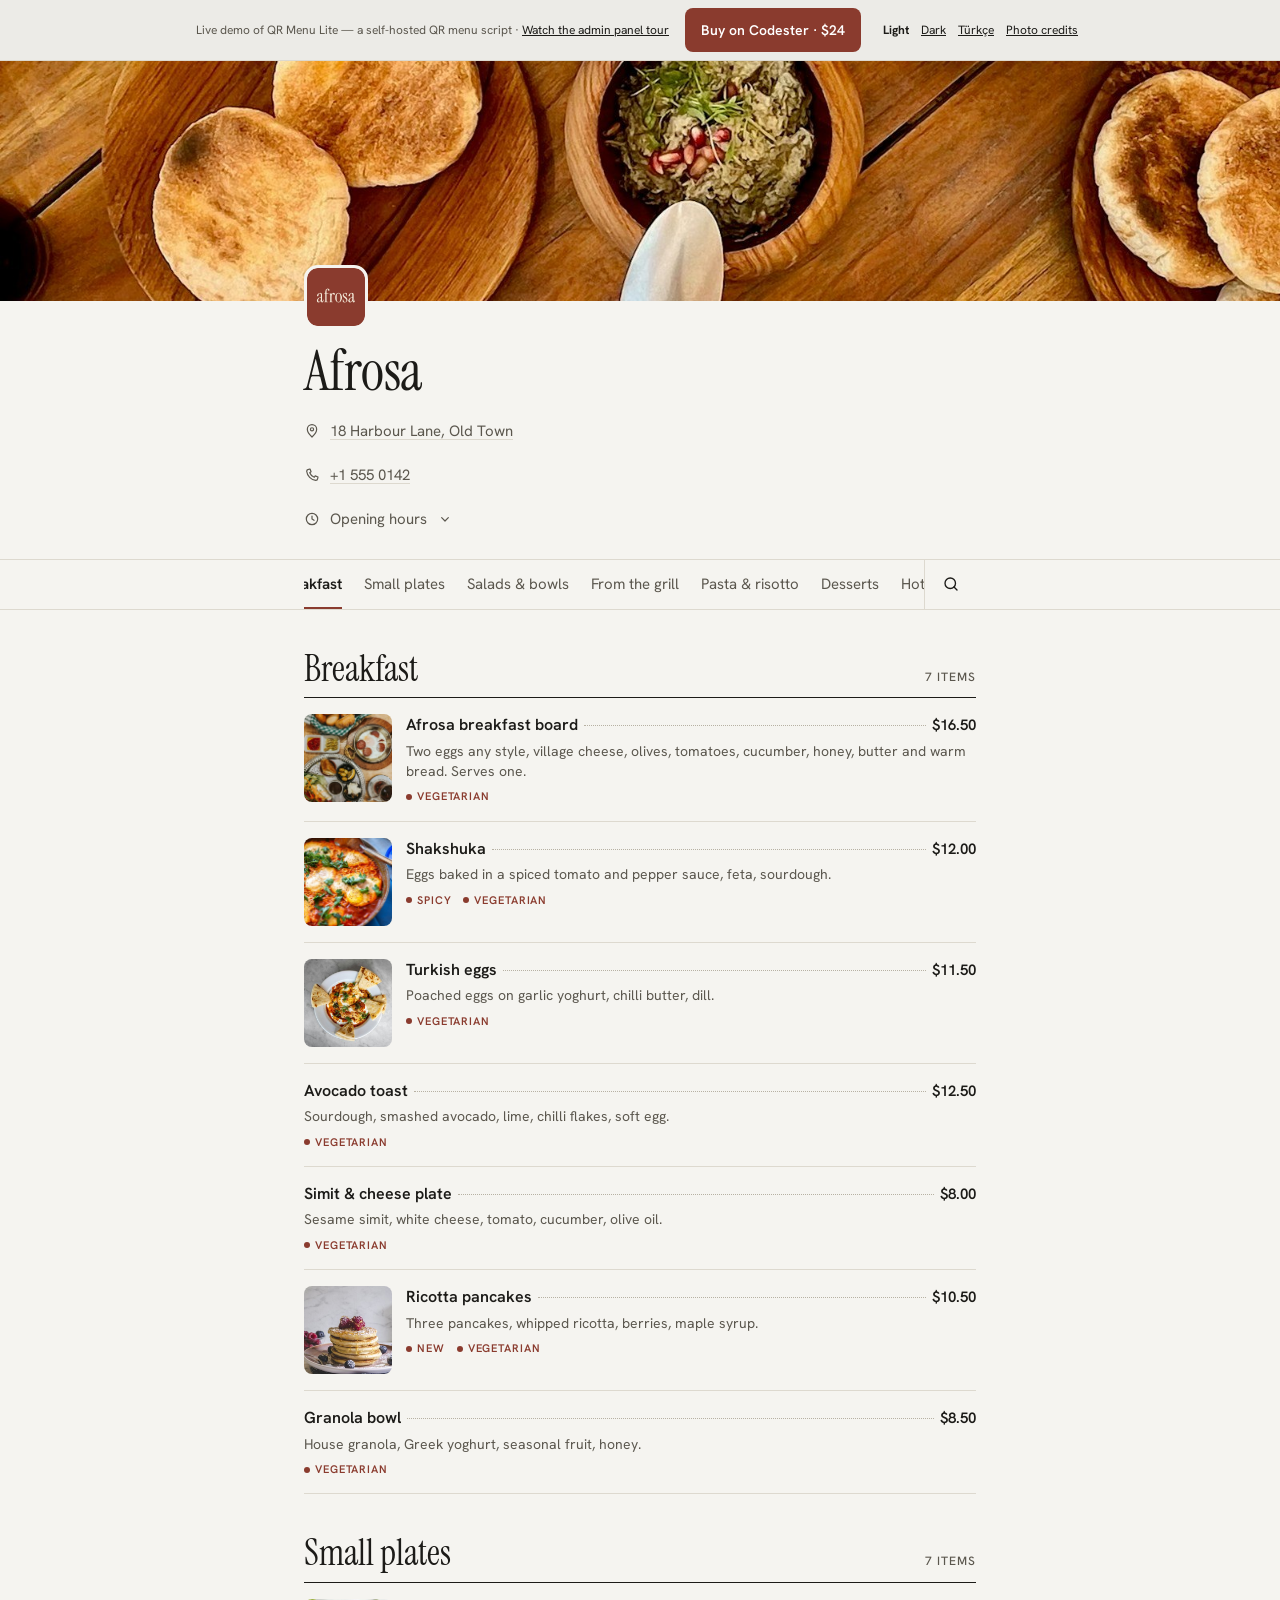
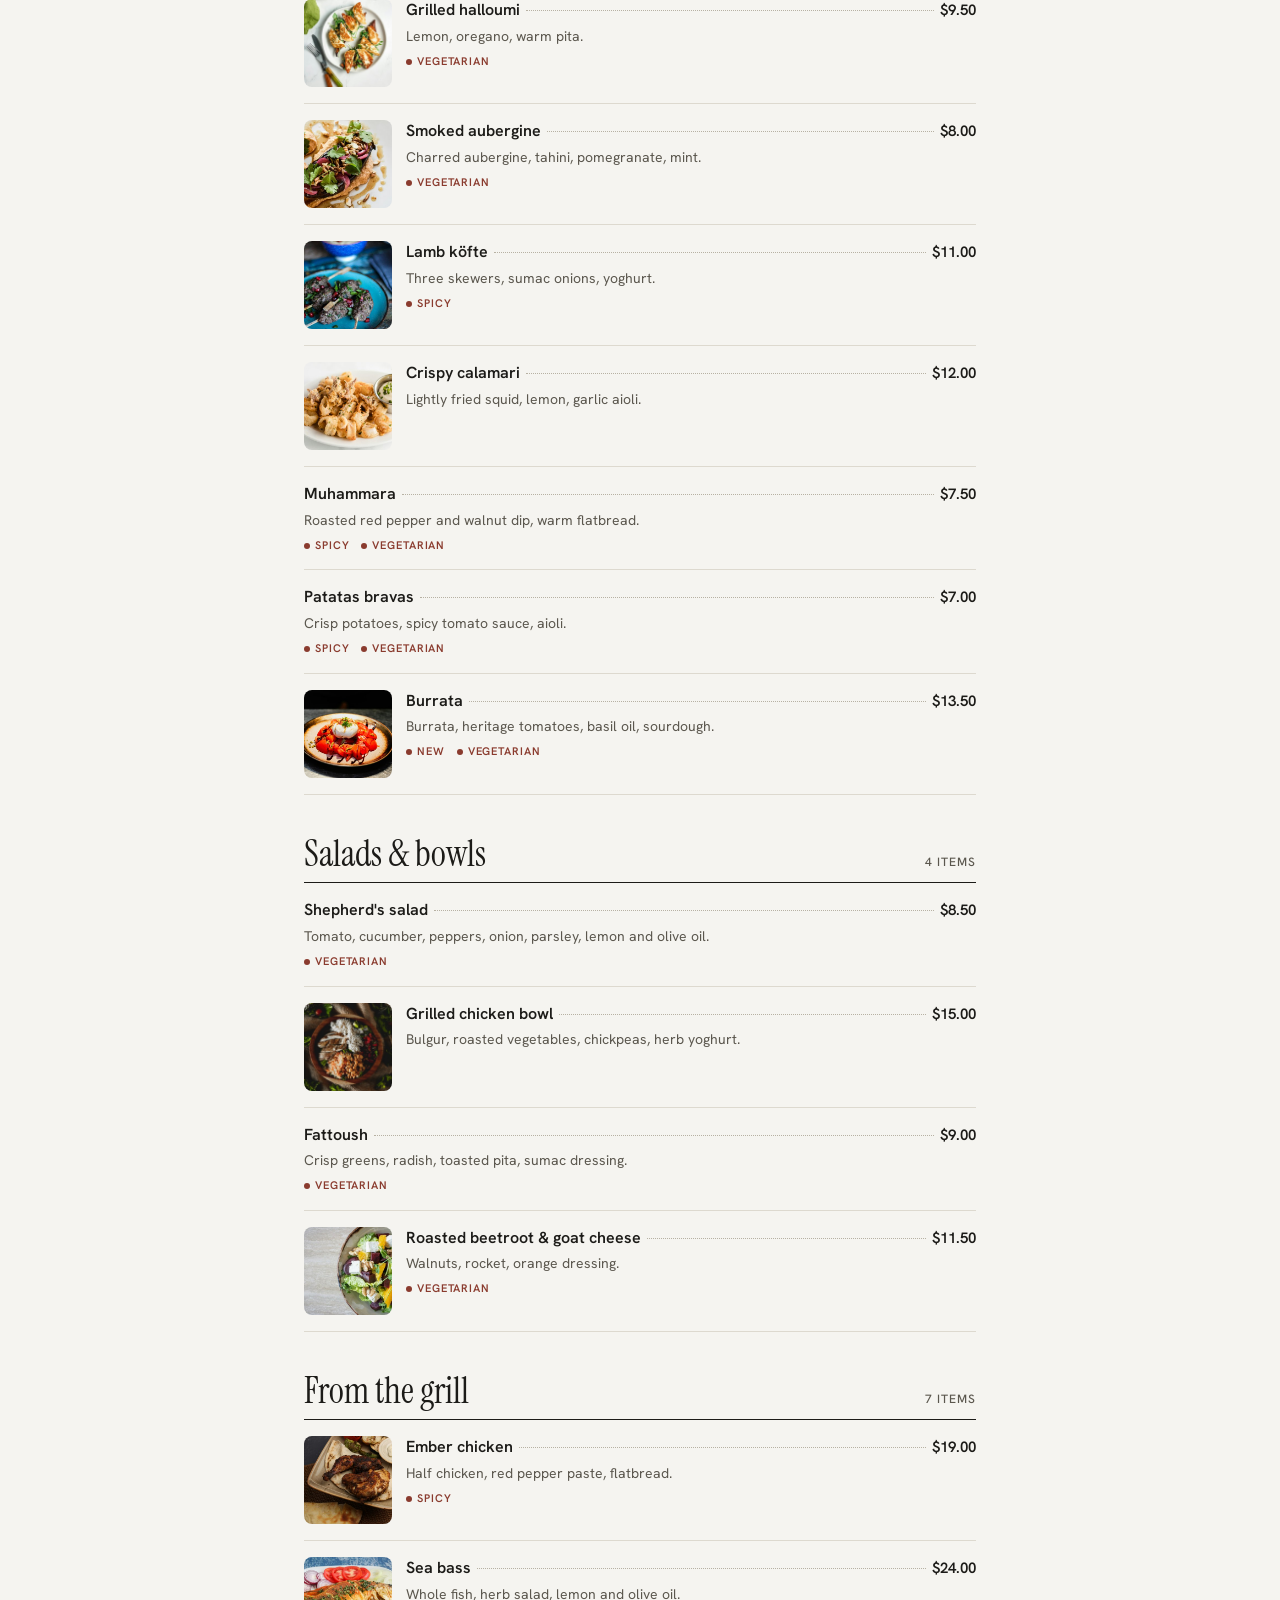
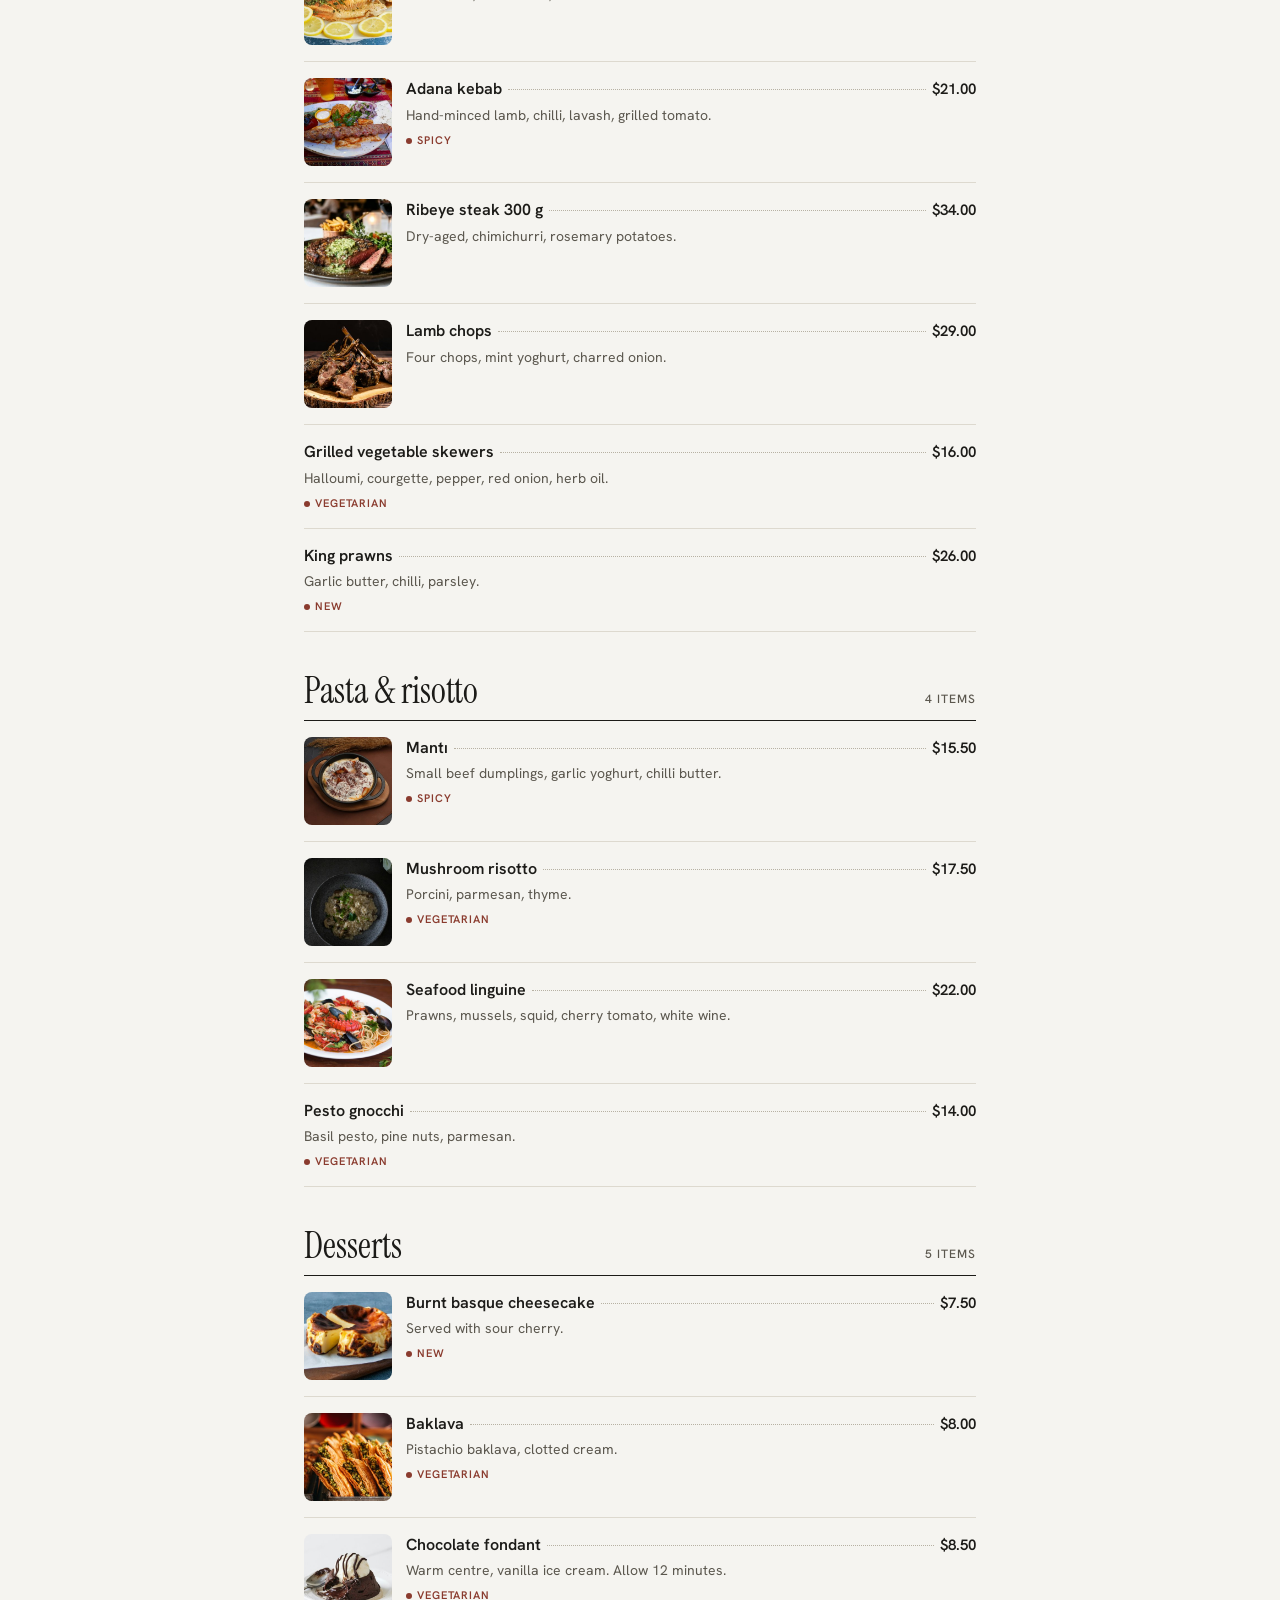
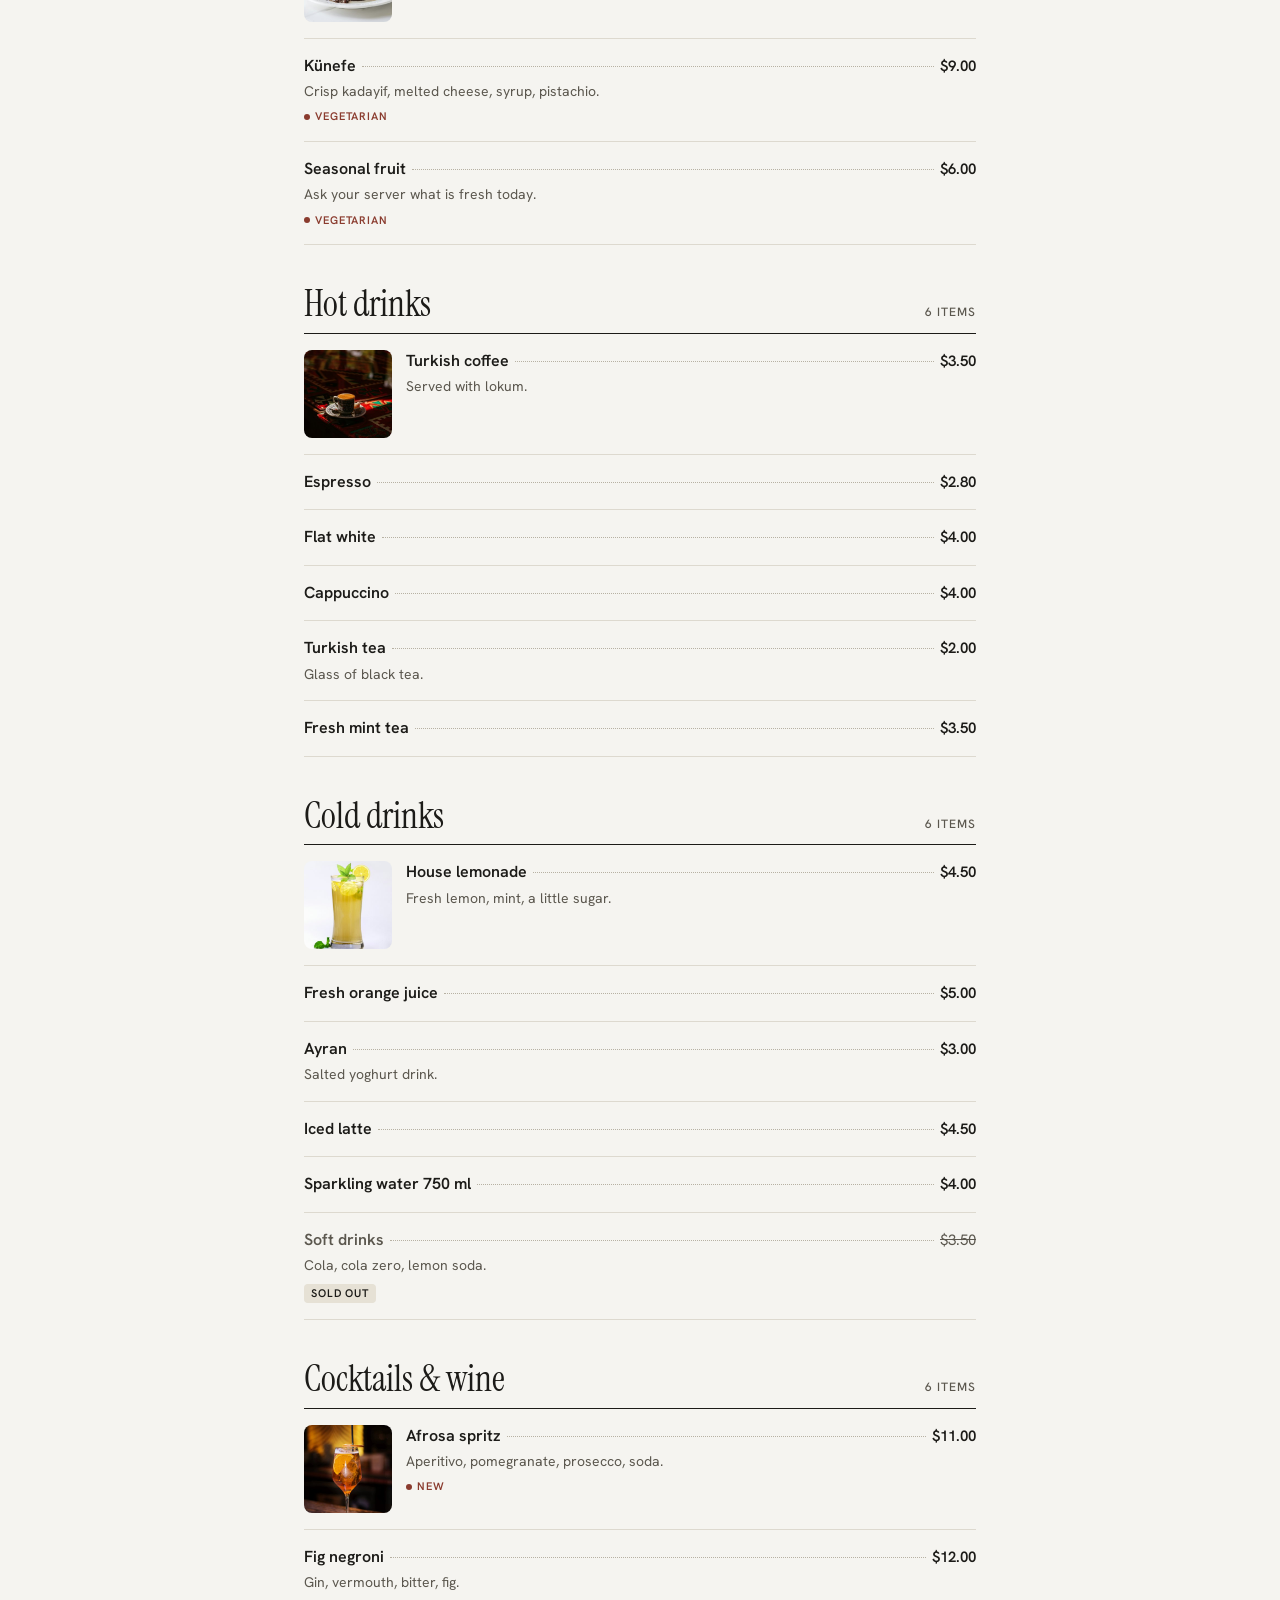
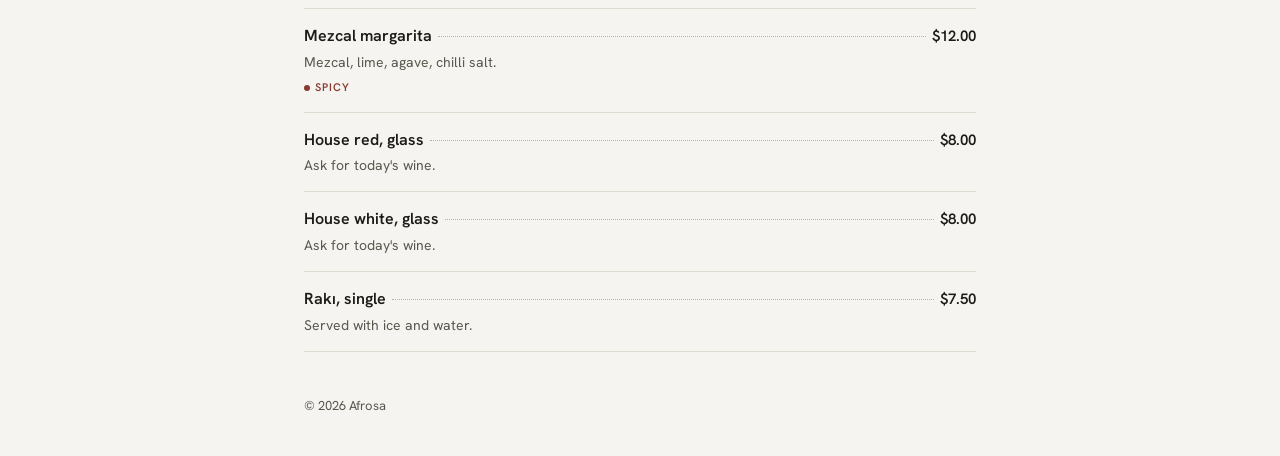
==== commit 6de24a4b: "Add the Buy on Codester button to the strip" ====
--- a/index.html
+++ b/index.html
@@ -23,10 +23,10 @@
     <link rel="stylesheet" href="assets/css/menu.css">
     <script>document.documentElement.classList.add('js');</script>
     <script src="assets/js/menu.js" defer></script>
-<style>.static-strip{display:flex;flex-wrap:wrap;justify-content:center;align-items:center;gap:0 16px;padding:4px 16px;border-bottom:1px solid var(--line);background:rgba(128,128,128,.08);color:var(--muted);font:12px/16px var(--font);text-align:center}.static-strip p{margin:0;padding:4px 0}.static-strip a{color:var(--text)}.static-strip nav a{display:inline-block;padding:4px 6px}.static-strip nav a[aria-current]{font-weight:700;text-decoration:none}@media (max-width:600px){.static-strip .sep{display:none}.static-strip p a{display:block}}</style>
+<style>.static-strip{display:flex;flex-wrap:wrap;justify-content:center;align-items:center;gap:0 16px;padding:4px 16px;border-bottom:1px solid var(--line);background:rgba(128,128,128,.08);color:var(--muted);font:12px/16px var(--font);text-align:center}.static-strip p{margin:0;padding:4px 0}.static-strip a{color:var(--text)}.static-strip a.buy{display:inline-flex;align-items:center;min-height:44px;margin:4px 0;padding:0 16px;border-radius:8px;background:#8A3B2E;color:#fff;font-size:14px;font-weight:600;text-decoration:none;white-space:nowrap}.static-strip a.buy:hover{background:#742F24}.static-strip a.buy:focus-visible{outline:2px solid var(--text);outline-offset:2px}.static-strip nav a{display:inline-block;padding:4px 6px}.static-strip nav a[aria-current]{font-weight:700;text-decoration:none}@media (max-width:600px){.static-strip .sep{display:none}.static-strip p a{display:block}}</style>
 </head>
 <body>
-<div class="static-strip"><p>Live demo of QR Menu Lite — a self-hosted QR menu script<span class="sep"> · </span><a href="#">Watch the admin panel tour</a></p><nav aria-label="Demo pages"><a href="./" aria-current="page">Light</a><a href="dark/">Dark</a><a href="tr/" lang="tr">Türkçe</a><a href="credits/">Photo credits</a></nav></div>
+<div class="static-strip"><p>Live demo of QR Menu Lite — a self-hosted QR menu script<span class="sep"> · </span><a href="https://youtu.be/PhI3FOQWBjI" target="_blank" rel="noopener">Watch the admin panel tour</a></p><a class="buy" href="https://www.codester.com/items/73985/qr-menu-lite-restaurant-menu-php-script?ref=esrabilgiz" target="_blank" rel="noopener">Buy on Codester · $24</a><nav aria-label="Demo pages"><a href="./" aria-current="page">Light</a><a href="dark/">Dark</a><a href="tr/" lang="tr">Türkçe</a><a href="credits/">Photo credits</a></nav></div>
 <svg width="0" height="0" style="position:absolute" aria-hidden="true">
     <symbol id="i-search" viewBox="0 0 24 24"><circle cx="11" cy="11" r="7" fill="none" stroke="currentColor" stroke-width="1.8"/><path d="m20 20-4-4" stroke="currentColor" stroke-width="1.8" stroke-linecap="round"/></symbol>
     <symbol id="i-close" viewBox="0 0 24 24"><path d="M6 6l12 12M18 6 6 18" stroke="currentColor" stroke-width="2" stroke-linecap="round"/></symbol>
